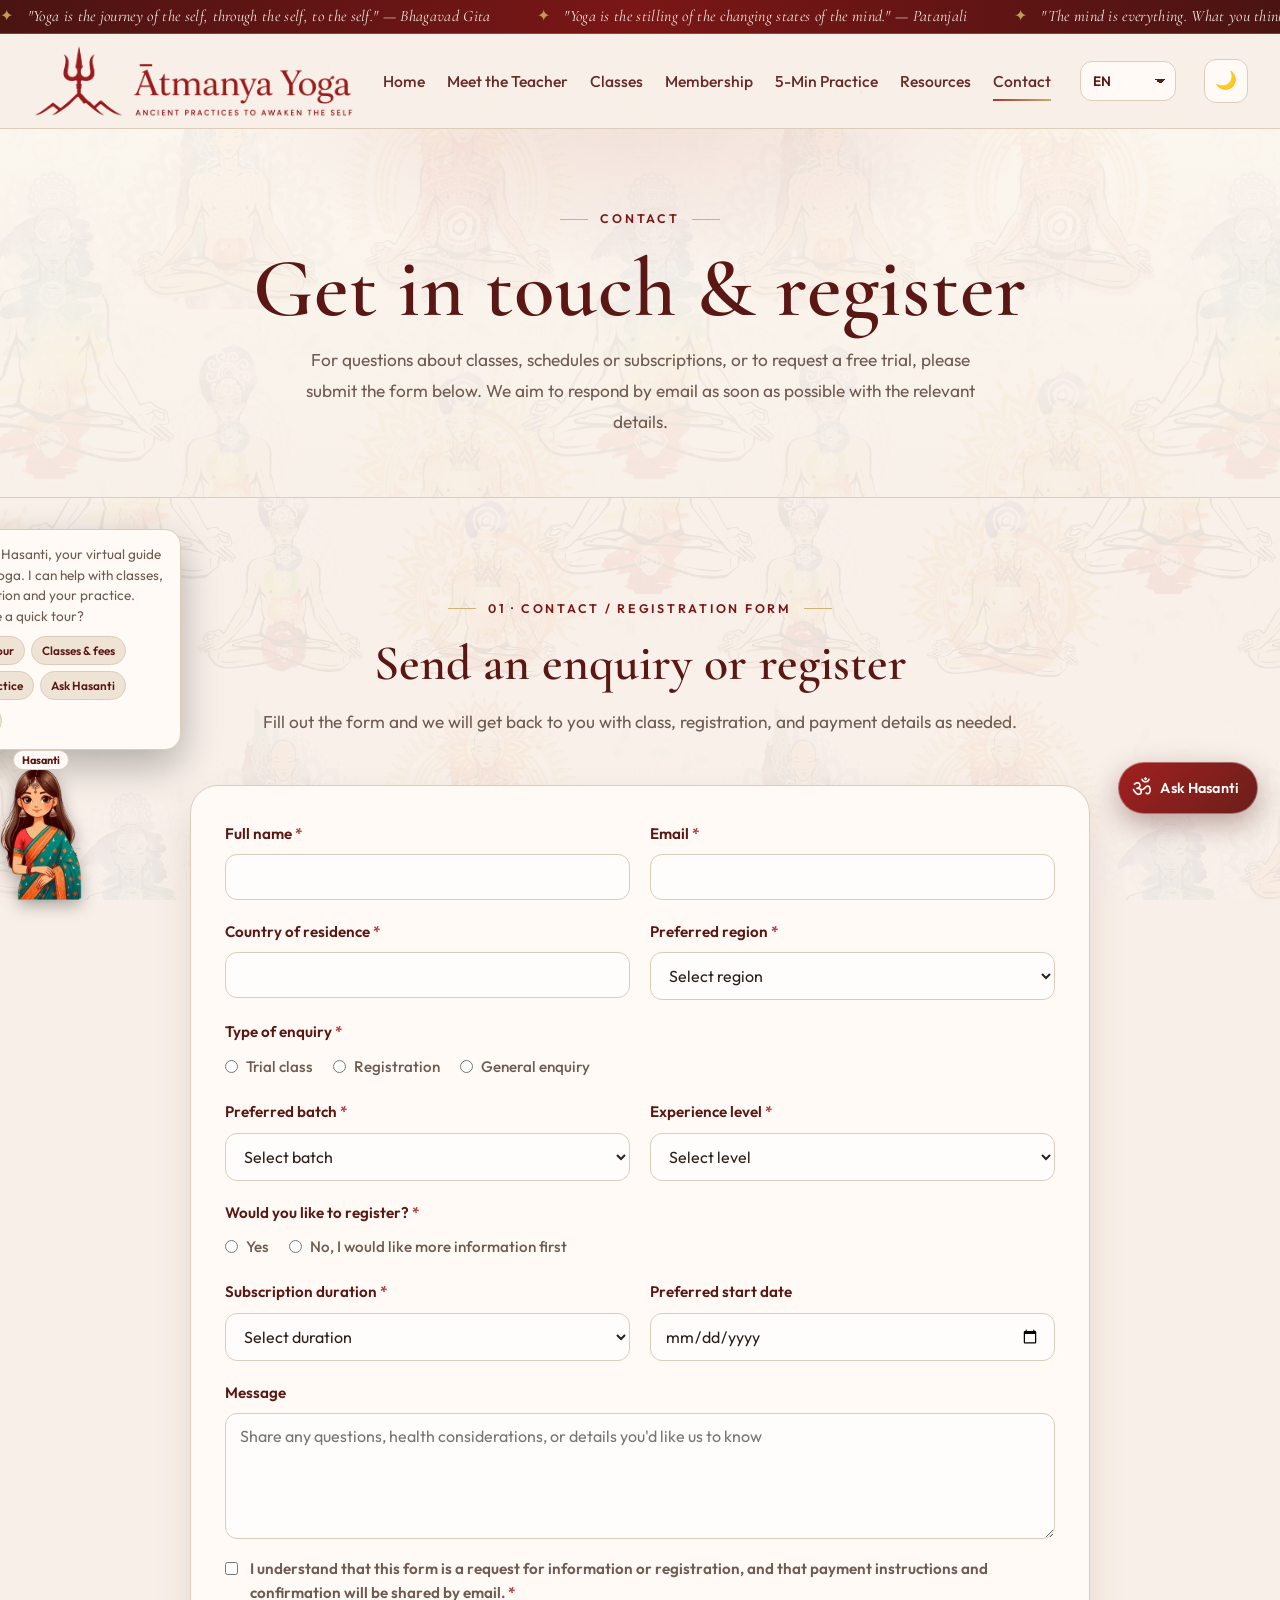
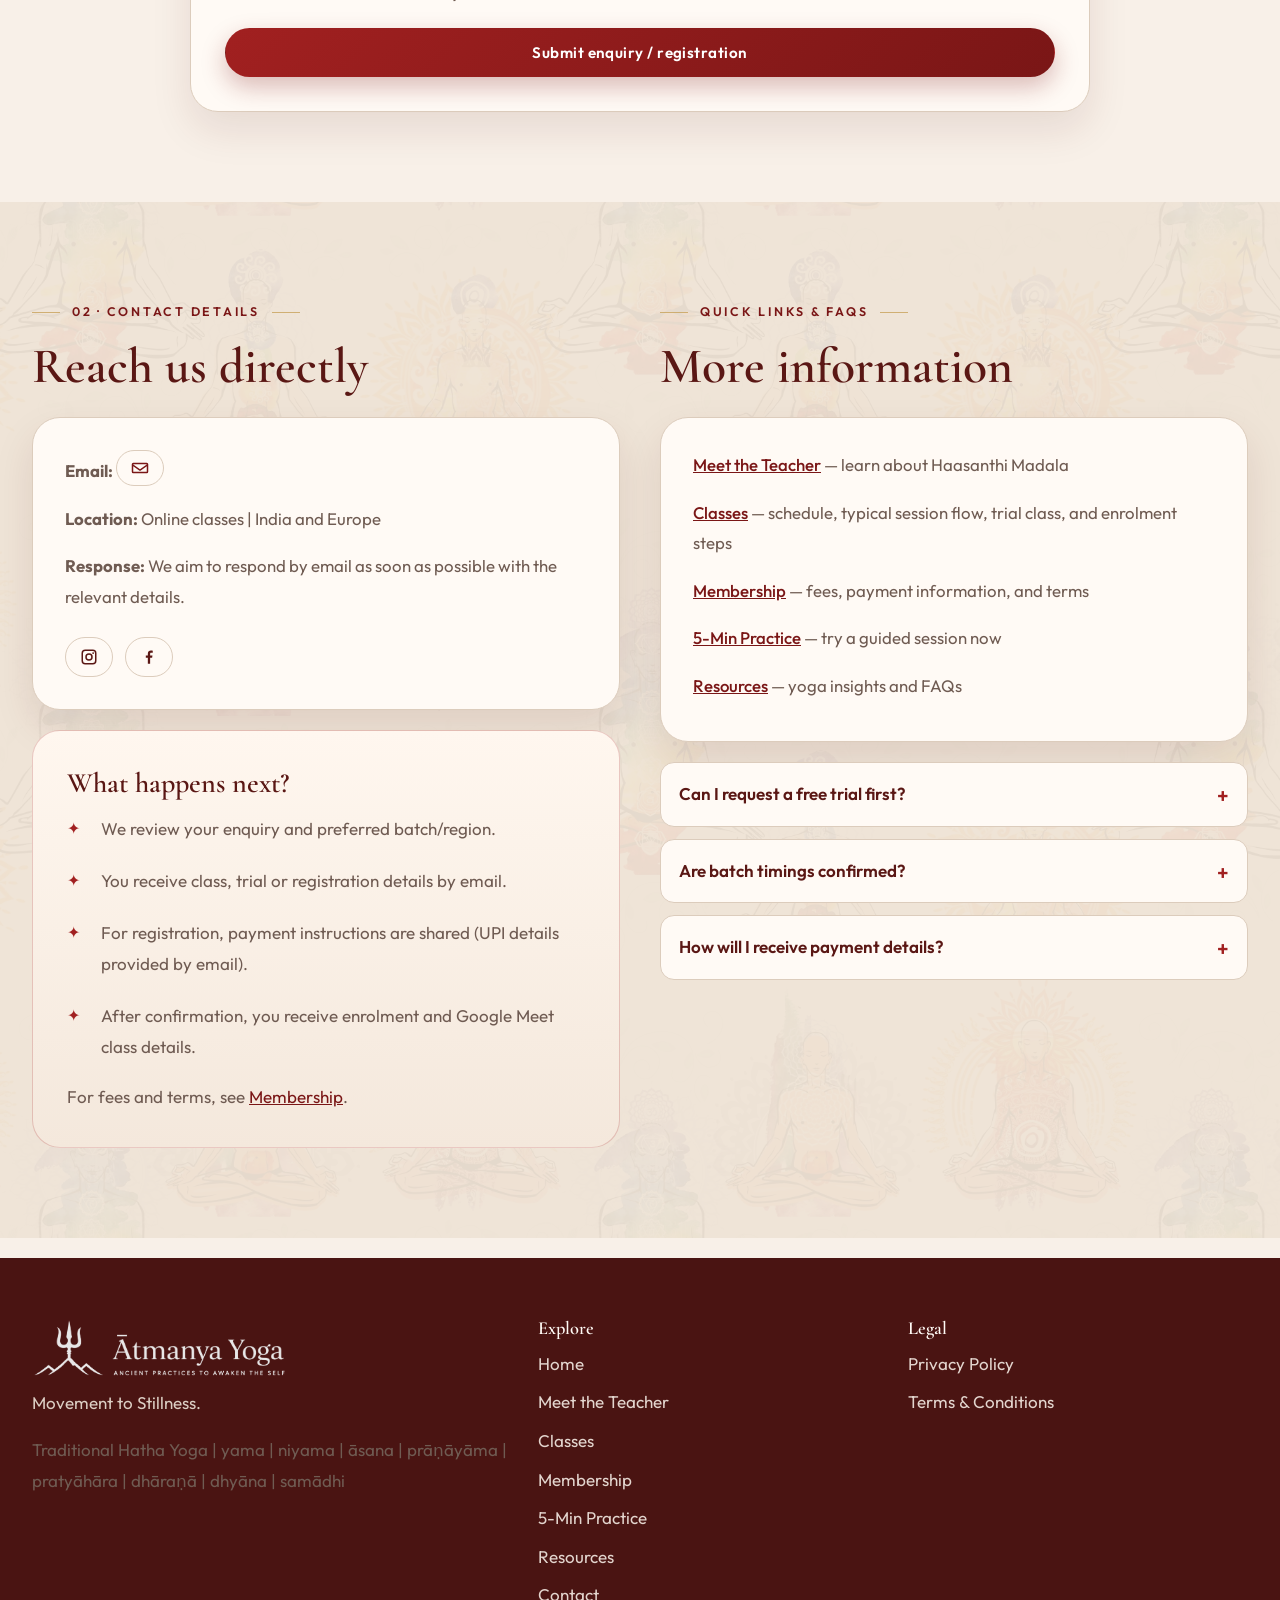
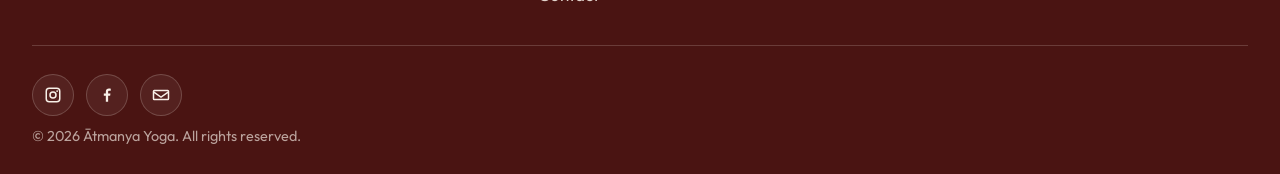
==== contact.html @ 7d4264d1 "Rebrand Om Chat to Ask Hasanti with all features intact" ====
<!DOCTYPE html>
<html lang="en">
<head>
  <meta charset="UTF-8">
  <meta name="viewport" content="width=device-width, initial-scale=1.0">
  <title>Contact &amp; Registration | Ātmanya Yoga</title>
  <meta name="description" content="Contact Ātmanya Yoga for questions, free trial, or registration. Send an enquiry about traditional Hatha Yoga classes, schedules or subscriptions.">
  <link rel="icon" type="image/jpeg" href="assets/brand/atmanya-yoga-logo-2.jpeg">
  <link rel="preconnect" href="https://fonts.googleapis.com">
  <link rel="preconnect" href="https://fonts.gstatic.com" crossorigin>
  <link href="https://fonts.googleapis.com/css2?family=Cormorant+Garamond:ital,wght@0,400;0,500;0,600;0,700;1,400;1,500;1,600&family=Outfit:wght@300;400;500;600;700&display=swap" rel="stylesheet">
  <script>(function(){try{var t=localStorage.getItem("atmanya-theme");var d=t||(window.matchMedia&&window.matchMedia("(prefers-color-scheme: dark)").matches?"dark":"light");document.documentElement.setAttribute("data-theme",d);}catch(e){}})();</script>
  <link rel="stylesheet" href="css/style.css?v=13">
</head>
<body>
<div class="quote-ribbon" aria-label="Yoga quotes">
  <div class="quote-ribbon__track">
    <span><i>&#10022;</i> "Yoga is the journey of the self, through the self, to the self." &mdash; Bhagavad Gita</span>
    <span><i>&#10022;</i> "Yoga is the stilling of the changing states of the mind." &mdash; Patanjali</span>
    <span><i>&#10022;</i> "The mind is everything. What you think, you become." &mdash; Buddha</span>
    <span><i>&#10022;</i> "Peace comes from within. Do not seek it without." &mdash; Buddha</span>
    <span><i>&#10022;</i> "Breathe in calm, breathe out tension."</span>
    <span><i>&#10022;</i> "Practise with patience; the results will follow in time." &mdash; Patanjali</span>
    <span><i>&#10022;</i> "Yoga is the journey of the self, through the self, to the self." &mdash; Bhagavad Gita</span>
    <span><i>&#10022;</i> "Yoga is the stilling of the changing states of the mind." &mdash; Patanjali</span>
    <span><i>&#10022;</i> "The mind is everything. What you think, you become." &mdash; Buddha</span>
    <span><i>&#10022;</i> "Peace comes from within. Do not seek it without." &mdash; Buddha</span>
    <span><i>&#10022;</i> "Breathe in calm, breathe out tension."</span>
    <span><i>&#10022;</i> "Practise with patience; the results will follow in time." &mdash; Patanjali</span>
    <span><i>&#10022;</i> yama <i>&#10022;</i> niyama <i>&#10022;</i> &#257;sana <i>&#10022;</i> pr&#257;&#7751;&#257;y&#257;ma <i>&#10022;</i> praty&#257;h&#257;ra <i>&#10022;</i> dh&#257;ra&#7751;&#257; <i>&#10022;</i> dhy&#257;na <i>&#10022;</i> sam&#257;dhi</span>
    <span><i>&#10022;</i> yama <i>&#10022;</i> niyama <i>&#10022;</i> &#257;sana <i>&#10022;</i> pr&#257;&#7751;&#257;y&#257;ma <i>&#10022;</i> praty&#257;h&#257;ra <i>&#10022;</i> dh&#257;ra&#7751;&#257; <i>&#10022;</i> dhy&#257;na <i>&#10022;</i> sam&#257;dhi</span>
  </div>
</div>
  <header class="site-header">
    <div class="container header-inner">
      <a href="index.html" class="brand" aria-label="Home"><img src="assets/brand/atmanya-yoga-logo-clear.png" alt="Atmanya Yoga" class="brand-logo"></a>
      <nav class="main-nav" id="mainNav">
        <a href="index.html">Home</a>
        <a href="teacher.html">Meet the Teacher</a>
        <a href="courses.html">Classes</a>
        <a href="membership.html">Membership</a>
        <a href="virtual-session.html">5-Min Practice</a>
        <a href="resources.html">Resources</a>
        <a href="contact.html" class="active">Contact</a>
      </nav>
      <div class="lang-switch"><label class="sr-only" for="langSelect">Language</label><select id="langSelect" class="lang-select" aria-label="Select language"><option value="en">EN</option><option value="hi">&#2361;&#2367;&#2344;&#2381;&#2342;&#2368;</option><option value="fr">Fran&#231;ais</option></select></div>
        <div class="header-actions">
        <button class="theme-toggle" id="themeToggle" type="button" aria-label="Switch to dark mode" title="Switch to dark mode">🌙</button>
        <button class="nav-toggle" id="navToggle" aria-label="Toggle navigation" aria-expanded="false">
          <span></span><span></span><span></span>
        </button>
      </div>
    </div>
  </header>

  <main>
    <section class="page-hero">
      <div class="container">
        <span class="eyebrow">Contact</span>
        <h1>Get in touch &amp; register</h1>
        <p>For questions about classes, schedules or subscriptions, or to request a free trial, please submit the form below. We aim to respond by email as soon as possible with the relevant details.</p>
      </div>
    </section>

    <section class="section">
      <div class="container">
        <div class="section-head">
          <span class="eyebrow">01 · Contact / Registration Form</span>
          <h2>Send an enquiry or register</h2>
          <p>Fill out the form and we will get back to you with class, registration, and payment details as needed.</p>
        </div>

        <form id="enquiryForm" class="form-card" novalidate>
          <div class="form-grid">
            <div class="field">
              <label for="fullName">Full name <span class="required">*</span></label>
              <input type="text" id="fullName" name="fullName" required>
            </div>
            <div class="field">
              <label for="email">Email <span class="required">*</span></label>
              <input type="email" id="email" name="email" required>
            </div>
            <div class="field">
              <label for="country">Country of residence <span class="required">*</span></label>
              <input type="text" id="country" name="country" required>
            </div>
            <div class="field">
              <label for="region">Preferred region <span class="required">*</span></label>
              <select id="region" name="region" required>
                <option value="">Select region</option>
                <option>India</option>
                <option>Europe</option>
              </select>
            </div>
            <div class="field field--full">
              <span style="font-weight: 600; color: var(--heading); font-size: 0.95rem;">Type of enquiry <span class="required">*</span></span>
              <div class="radio-row">
                <label class="radio-pill"><input type="radio" name="enquiryType" value="Trial class" required> Trial class</label>
                <label class="radio-pill"><input type="radio" name="enquiryType" value="Registration"> Registration</label>
                <label class="radio-pill"><input type="radio" name="enquiryType" value="General enquiry"> General enquiry</label>
              </div>
            </div>
            <div class="field">
              <label for="batch">Preferred batch <span class="required">*</span></label>
              <select id="batch" name="batch" required>
                <option value="">Select batch</option>
                <option>Beginner</option>
                <option>Intermediate</option>
              </select>
            </div>
            <div class="field">
              <label for="experience">Experience level <span class="required">*</span></label>
              <select id="experience" name="experience" required>
                <option value="">Select level</option>
                <option>Beginner</option>
                <option>Intermediate</option>
              </select>
            </div>
            <div class="field field--full">
              <span style="font-weight: 600; color: var(--heading); font-size: 0.95rem;">Would you like to register? <span class="required">*</span></span>
              <div class="radio-row">
                <label class="radio-pill"><input type="radio" name="register" value="Yes" required> Yes</label>
                <label class="radio-pill"><input type="radio" name="register" value="No"> No, I would like more information first</label>
              </div>
            </div>
            <div class="field">
              <label for="subscription">Subscription duration <span class="required">*</span></label>
              <select id="subscription" name="subscription" required>
                <option value="">Select duration</option>
                <option>Monthly</option>
                <option>Quarterly</option>
                <option>Half-yearly</option>
                <option>Annual</option>
              </select>
            </div>
            <div class="field">
              <label for="startDate">Preferred start date</label>
              <input type="date" id="startDate" name="startDate">
            </div>
            <div class="field field--full">
              <label for="message">Message</label>
              <textarea id="message" name="message" rows="5" placeholder="Share any questions, health considerations, or details you'd like us to know"></textarea>
            </div>
            <div class="field field--full">
              <label class="checkbox-field">
                <input type="checkbox" id="consent" name="consent" required>
                <span>I understand that this form is a request for information or registration, and that payment instructions and confirmation will be shared by email. <span class="required">*</span></span>
              </label>
            </div>
          </div>
          <div style="margin-top: 22px;">
            <button type="submit" class="btn btn--primary btn--block">Submit enquiry / registration</button>
          </div>
          <div id="formConfirm" class="form-confirm" role="status" aria-live="polite">
            Thank you for your enquiry. We will respond with the relevant class, registration and payment details by email.
          </div>
        </form>
      </div>
    </section>

    <section class="section section--alt">
      <div class="container split">
        <div>
          <div class="section-head" style="text-align: left; margin: 0 0 20px;">
            <span class="eyebrow">02 · Contact Details</span>
            <h2>Reach us directly</h2>
          </div>
          <div class="card">
            <ul class="info-list" style="font-size: 1.05rem;">
              <li><strong>Email:</strong> <button type="button" class="social-link email-trigger" data-email-form aria-label="Email"><svg viewBox="0 0 24 24" aria-hidden="true"><path d="M3 5h18a2 2 0 0 1 2 2v10a2 2 0 0 1-2 2H3a2 2 0 0 1-2-2V7a2 2 0 0 1 2-2zm0 2v.4l9 6.2 9-6.2V7H3zm18 10V9.8l-8.4 5.8a1 1 0 0 1-1.2 0L3 9.8V17h18z"/></svg></button></li>
              <li><strong>Location:</strong> Online classes | India and Europe</li>
              <li><strong>Response:</strong> We aim to respond by email as soon as possible with the relevant details.</li>
            </ul>
            <div class="social-links" style="margin-top: 18px;">
              <a class="social-link" href="https://www.instagram.com/atmanya_yoga?srtk=a21jdXFrNmxhMHBm&utm_source=qr" target="_blank" rel="noopener noreferrer" aria-label="Instagram"><svg viewBox="0 0 24 24" aria-hidden="true"><path d="M7 2h10a5 5 0 0 1 5 5v10a5 5 0 0 1-5 5H7a5 5 0 0 1-5-5V7a5 5 0 0 1 5-5zm0 2a3 3 0 0 0-3 3v10a3 3 0 0 0 3 3h10a3 3 0 0 0 3-3V7a3 3 0 0 0-3-3H7zm5 3a5 5 0 1 1 0 10 5 5 0 0 1 0-10zm0 2a3 3 0 1 0 0 6 3 3 0 0 0 0-6zm5.5-3.5a1.2 1.2 0 1 1 0 2.4 1.2 1.2 0 0 1 0-2.4z"/></svg></a>
              <a class="social-link" href="https://www.facebook.com/share/1AS5yruxhL/?mibextid=wwXIfr" target="_blank" rel="noopener noreferrer" aria-label="Facebook"><svg viewBox="0 0 24 24" aria-hidden="true"><path d="M13.5 21v-8h2.7l.4-3.1h-3.1V7.9c0-.9.25-1.5 1.55-1.5H17V3.6c-.3 0-1.3-.13-2.45-.13-2.43 0-4.1 1.48-4.1 4.2v2.23H7.75V13h2.7v8h3.05z"/></svg></a>
            </div>
          </div>
          <div class="card-soft" style="margin-top: 20px;">
            <h3>What happens next?</h3>
            <ul class="check-list" style="margin-top: 12px;">
              <li>We review your enquiry and preferred batch/region.</li>
              <li>You receive class, trial or registration details by email.</li>
              <li>For registration, payment instructions are shared (UPI details provided by email).</li>
              <li>After confirmation, you receive enrolment and Google Meet class details.</li>
            </ul>
            <p style="margin-top: 12px;">For fees and terms, see <a href="membership.html">Membership</a>.</p>
          </div>
        </div>
        <div>
          <div class="section-head" style="text-align: left; margin: 0 0 20px;">
            <span class="eyebrow">Quick Links &amp; FAQs</span>
            <h2>More information</h2>
          </div>
          <div class="card">
            <ul class="info-list" style="font-size: 1.05rem;">
              <li><a href="teacher.html">Meet the Teacher</a> — learn about Haasanthi Madala</li>
              <li><a href="courses.html">Classes</a> — schedule, typical session flow, trial class, and enrolment steps</li>
              <li><a href="membership.html">Membership</a> — fees, payment information, and terms</li>
              <li><a href="virtual-session.html">5-Min Practice</a> — try a guided session now</li>
              <li><a href="resources.html">Resources</a> — yoga insights and FAQs</li>
            </ul>
          </div>
          <div class="faq-list" style="margin-top: 20px;">
            <details class="faq-item"><summary>Can I request a free trial first?</summary><div class="faq-body"><p>Yes. Select “Trial class” in the form above. You may attend one free trial class before enrolling in a membership.</p></div></details>
            <details class="faq-item"><summary>Are batch timings confirmed?</summary><div class="faq-body"><p>Batch timings are currently listed as “To be confirmed”. Submit an enquiry with your region and level to receive current availability.</p></div></details>
            <details class="faq-item"><summary>How will I receive payment details?</summary><div class="faq-body"><p>At present, payment can be made through UPI, and payment details will be shared with you by email after registration. UPI ID and QR code are listed on the <a href="membership.html">Membership</a> page as placeholders ([INSERT UPI ID], [UPLOAD QR CODE]) until provided.</p></div></details>
          </div>
        </div>
      </div>
    </section>
  </main>

  <footer class="site-footer">
    <div class="container">
      <div class="footer-grid">
        <div>
          <div class="footer-brand"><img src="assets/brand/atmanya-yoga-logo-clear.png" alt="Atmanya Yoga" class="brand-logo brand-logo--footer"></div>
          <p style="color: rgba(246,239,227,0.85);">Movement to Stillness.</p>
          <p>Traditional Hatha Yoga | yama | niyama | &#257;sana | pr&#257;&#7751;&#257;y&#257;ma | praty&#257;h&#257;ra | dh&#257;ra&#7751;&#257; | dhy&#257;na | sam&#257;dhi</p>
        </div>
        <div>
          <h4>Explore</h4>
          <ul>
            <li><a href="index.html">Home</a></li>
            <li><a href="teacher.html">Meet the Teacher</a></li>
            <li><a href="courses.html">Classes</a></li>
            <li><a href="membership.html">Membership</a></li>
            <li><a href="virtual-session.html">5-Min Practice</a></li>
            <li><a href="resources.html">Resources</a></li>
            <li><a href="contact.html">Contact</a></li>
          </ul>
        </div>
        <div>
          <h4>Legal</h4>
          <ul>
            <li><a href="privacy-policy.html">Privacy Policy</a></li>
            <li><a href="terms-conditions.html">Terms &amp; Conditions</a></li>
          </ul>
        </div>
      </div>
      <div class="footer-bottom">
        <div class="social-links">
          <a class="social-link" href="https://www.instagram.com/atmanya_yoga?srtk=a21jdXFrNmxhMHBm&utm_source=qr" target="_blank" rel="noopener noreferrer" aria-label="Instagram"><svg viewBox="0 0 24 24" aria-hidden="true"><path d="M7 2h10a5 5 0 0 1 5 5v10a5 5 0 0 1-5 5H7a5 5 0 0 1-5-5V7a5 5 0 0 1 5-5zm0 2a3 3 0 0 0-3 3v10a3 3 0 0 0 3 3h10a3 3 0 0 0 3-3V7a3 3 0 0 0-3-3H7zm5 3a5 5 0 1 1 0 10 5 5 0 0 1 0-10zm0 2a3 3 0 1 0 0 6 3 3 0 0 0 0-6zm5.5-3.5a1.2 1.2 0 1 1 0 2.4 1.2 1.2 0 0 1 0-2.4z"/></svg></a>
          <a class="social-link" href="https://www.facebook.com/share/1AS5yruxhL/?mibextid=wwXIfr" target="_blank" rel="noopener noreferrer" aria-label="Facebook"><svg viewBox="0 0 24 24" aria-hidden="true"><path d="M13.5 21v-8h2.7l.4-3.1h-3.1V7.9c0-.9.25-1.5 1.55-1.5H17V3.6c-.3 0-1.3-.13-2.45-.13-2.43 0-4.1 1.48-4.1 4.2v2.23H7.75V13h2.7v8h3.05z"/></svg></a>
          <button type="button" class="social-link email-trigger" data-email-form aria-label="Email"><svg viewBox="0 0 24 24" aria-hidden="true"><path d="M3 5h18a2 2 0 0 1 2 2v10a2 2 0 0 1-2 2H3a2 2 0 0 1-2-2V7a2 2 0 0 1 2-2zm0 2v.4l9 6.2 9-6.2V7H3zm18 10V9.8l-8.4 5.8a1 1 0 0 1-1.2 0L3 9.8V17h18z"/></svg></button>
        </div>
        <p class="footer-copy">&copy; <span id="year"></span> Ātmanya Yoga. All rights reserved.</p>
      </div>
    </div>
  </footer>
    <script src="js/i18n-data.js?v=8"></script>
  <script src="js/translate.js?v=10"></script>
  <script src="js/assistant.js?v=5"></script>
  <script src="js/email-form.js?v=3"></script>
  <script src="js/chatbot-data.js?v=3"></script>
  <script src="js/chatbot.js?v=4"></script>
  <script src="js/main.js?v=9"></script>
</body>
</html>
---- css/style.css ----
/* ============================================================
   Ātmanya Yoga — Sacred Lotus Design System
   Earthy temple palette, multi-petal lotus motifs, serene typography
   Light & Dark theme support
   ============================================================ */

:root {
  --cream: #f8f0e8;
  --cream-deep: #efe3d6;
  --sand: #e6d6c6;
  --forest: #6b1f1a;
  --forest-deep: #4a1412;
  --saffron: #a12020;
  --saffron-deep: #7a1616;
  --lotus: #b33a3a;
  --lotus-soft: #f6e3e0;
  --gold: #c8a35a;
  --ink: #2b1f1a;
  --muted: #6f5b52;
  --line: #dcccbc;
  --white: #ffffff;

  --bg: var(--cream);
  --bg-alt: var(--cream-deep);
  --surface: #fffaf5;
  --surface-soft: linear-gradient(180deg, #fff7ef, #f4e8dc);
  --surface-elev: rgba(255,250,245,0.78);
  --text: var(--ink);
  --text-muted: var(--muted);
  --heading: #5a1714;
  --link: var(--saffron-deep);
  --border: var(--line);
  --header-bg: rgba(248, 240, 232, 0.94);
  --hero-bg: radial-gradient(900px 500px at 10% 0%, rgba(161, 32, 32, 0.10), transparent 60%),
              radial-gradient(700px 400px at 90% 10%, rgba(200, 163, 90, 0.12), transparent 60%),
              linear-gradient(180deg, #fbf5ed 0%, var(--cream) 100%);
  --page-hero-bg: radial-gradient(700px 300px at 50% -10%, rgba(161,32,32,0.12), transparent 60%),
                  linear-gradient(180deg, #fbf5ed, var(--cream));
  --input-bg: #fffdfb;
  --nav-panel-bg: #fffaf5;
  --toggle-bg: #fffaf5;
  --toggle-fg: #5a1714;
  --pattern-opacity: 0.22;

  --serif: "Cormorant Garamond", Georgia, "Times New Roman", serif;
  --sans: "Outfit", "Segoe UI", Helvetica, Arial, sans-serif;
  --radius: 18px;
  --radius-lg: 28px;
  --shadow: 0 18px 40px rgba(74, 20, 18, 0.10);
}

html[data-theme="dark"] {
  --bg: #1a1413;
  --bg-alt: #231a18;
  --surface: #2a201d;
  --surface-soft: linear-gradient(180deg, #332622, #271e1b);
  --surface-elev: rgba(42, 32, 29, 0.86);
  --text: #f3ece4;
  --text-muted: #d2c3b8;
  --heading: #fff6ef;
  --link: #e3b2a8;
  --border: #4a3732;
  --header-bg: rgba(26, 20, 19, 0.92);
  --hero-bg: radial-gradient(900px 500px at 10% 0%, rgba(161, 32, 32, 0.22), transparent 60%),
              radial-gradient(700px 400px at 90% 10%, rgba(200, 163, 90, 0.12), transparent 60%),
              linear-gradient(180deg, #211816 0%, #1a1413 100%);
  --page-hero-bg: radial-gradient(700px 300px at 50% -10%, rgba(161,32,32,0.20), transparent 60%),
                  linear-gradient(180deg, #211816, #1a1413);
  --input-bg: #211816;
  --nav-panel-bg: #2a201d;
  --toggle-bg: #2a201d;
  --toggle-fg: #fff6ef;
  --pattern-opacity: 0.12;
  --shadow: 0 18px 40px rgba(0, 0, 0, 0.32);
}

*,
*::before,
*::after { box-sizing: border-box; margin: 0; padding: 0; }

html { scroll-behavior: smooth; }
section[id], div[id] { scroll-margin-top: 136px; }

body {
  font-family: var(--sans);
  font-size: 17px;
  line-height: 1.8;
  color: var(--text);
  background: var(--bg);
  padding-top: 34px;
  -webkit-font-smoothing: antialiased;
  text-rendering: optimizeLegibility;
  transition: background-color 0.25s ease, color 0.25s ease;
}

body::before {
  content: "";
  position: fixed;
  inset: 0;
  pointer-events: none;
  background-image: radial-gradient(rgba(161, 32, 32, 0.10) 0.6px, transparent 0.6px);
  background-size: 22px 22px;
  opacity: var(--pattern-opacity);
  z-index: -2;
}

body::after {
  content: "";
  position: fixed;
  inset: 0;
  pointer-events: none;
  z-index: -1;
  background-image: url('../assets/illustrations/yoga-poses-sketch.webp');
  background-repeat: repeat;
  background-position: center;
  background-size: 520px auto;
  opacity: 0.06;
}
html[data-theme="dark"] body::after {
  opacity: 0.05;
  filter: invert(1) brightness(1.1) contrast(0.9);
}

h1, h2, h3, h4 {
  font-family: var(--serif);
  font-weight: 600;
  line-height: 1.15;
  color: var(--heading);
}

h1 { font-size: clamp(2.8rem, 6.5vw, 5.4rem); letter-spacing: 0.01em; line-height: 1.05; }
h2 { font-size: clamp(2rem, 4vw, 3.1rem); line-height: 1.2; margin-bottom: 0.35em; }
h3 { font-size: clamp(1.35rem, 2.2vw, 1.8rem); font-weight: 600; line-height: 1.3; margin-bottom: 0.4em; }
p { margin-bottom: 1em; color: var(--text-muted); }
p:last-child { margin-bottom: 0; }
a { color: var(--link); }
ul, ol { padding-left: 1.4rem; }
li { margin-bottom: 0.45em; color: var(--text-muted); }
img { max-width: 100%; display: block; }

.container { width: min(1380px, 95%); margin: 0 auto; }

.eyebrow {
  font-family: var(--sans);
  font-size: 0.78rem;
  font-weight: 600;
  letter-spacing: 0.22em;
  text-transform: uppercase;
  color: var(--link);
  display: inline-flex;
  align-items: center;
  gap: 12px;
}
.eyebrow::before, .eyebrow::after {
  content: "";
  width: 28px;
  height: 1px;
  background: var(--gold);
  opacity: 0.8;
}
.section-head { text-align: center; max-width: 760px; margin: 0 auto 48px; }
.section-head .eyebrow { justify-content: center; }
.section-head h2 { margin: 14px 0 12px; }
.section-head p { font-size: 1.08rem; margin-left: auto; margin-right: auto; }

.btn {
  display: inline-flex;
  align-items: center;
  justify-content: center;
  gap: 10px;
  padding: 14px 30px;
  border-radius: 999px;
  font-family: var(--sans);
  font-weight: 600;
  font-size: 0.95rem;
  letter-spacing: 0.03em;
  text-decoration: none;
  border: 1.5px solid transparent;
  cursor: pointer;
  transition: all 0.25s ease;
}
.btn--primary {
  background: linear-gradient(135deg, var(--saffron), var(--saffron-deep));
  color: #fff;
  box-shadow: 0 10px 24px rgba(122, 22, 22, 0.28);
}
.btn--primary:hover { transform: translateY(-2px); box-shadow: 0 14px 28px rgba(122, 22, 22, 0.34); }
.btn--outline {
  background: transparent;
  color: var(--heading);
  border-color: var(--border);
}
.btn--outline:hover { background: rgba(161, 32, 32, 0.08); border-color: var(--saffron); }
.btn--light {
  background: #fffaf0;
  color: #4a1412;
  border-color: rgba(255,255,255,0.4);
}
html[data-theme="dark"] .btn--light { background: #f8f0e8; color: #4a1412; }
.btn--block { width: 100%; }


/* Scrolling yoga quotes ribbon */
.quote-ribbon {
  position: fixed;
  top: 0;
  left: 0;
  right: 0;
  z-index: 60;
  display: flex;
  align-items: center;
  height: 34px;
  overflow: hidden;
  background: linear-gradient(90deg, #4a1412 0%, #7a1616 50%, #4a1412 100%);
  border-bottom: 1px solid rgba(200, 163, 90, 0.35);
}
.quote-ribbon__track {
  display: flex;
  align-items: center;
  gap: 46px;
  white-space: nowrap;
  width: max-content;
  animation: quote-ribbon-scroll 70s linear infinite;
  will-change: transform;
}
.quote-ribbon__track span {
  font-family: var(--serif);
  font-size: 1rem;
  font-style: italic;
  letter-spacing: 0.02em;
  color: #f8f0e8;
  opacity: 0.95;
}
.quote-ribbon__track i {
  color: var(--gold);
  font-style: normal;
  margin-right: 10px;
}
.quote-ribbon:hover .quote-ribbon__track { animation-play-state: paused; }
@keyframes quote-ribbon-scroll {
  from { transform: translateX(0); }
  to   { transform: translateX(-50%); }
}
@media (prefers-reduced-motion: reduce) {
  .quote-ribbon__track { animation: none; }
  .quote-ribbon { overflow-x: auto; }
}
@media (max-width: 760px) {
  body { padding-top: 30px; }
  .site-header { top: 30px; }
  .quote-ribbon { height: 30px; }
  .quote-ribbon__track { gap: 28px; }
  .quote-ribbon__track span { font-size: 0.9rem; }
}
/* Header */
.site-header {
  position: sticky;
  top: 34px;
  z-index: 50;
  background: var(--header-bg);
  backdrop-filter: blur(10px);
  border-bottom: 1px solid var(--border);
}
.header-inner {
  display: flex;
  align-items: center;
  justify-content: space-between;
  min-height: 94px;
  gap: 20px;
  padding: 8px 0;
}
.brand {
  display: inline-flex;
  align-items: center;
  text-decoration: none;
  color: var(--heading);
}
.brand svg { width: 46px; height: 46px; flex-shrink: 0; }
.brand-logo {
  display: block;
  height: 76px;
  width: auto;
  max-width: min(370px, 58vw);
  object-fit: contain;
  flex-shrink: 0;
}
html[data-theme="dark"] .site-header .brand-logo { filter: brightness(0) invert(0.94); }
.header-actions { display: flex; align-items: center; gap: 10px; }
.sr-only { position: absolute; width: 1px; height: 1px; padding: 0; margin: -1px; overflow: hidden; clip: rect(0,0,0,0); white-space: nowrap; border: 0; }
.lang-switch { display: inline-flex; align-items: center; }
.lang-select {
  appearance: none;
  font-family: var(--sans);
  font-size: 0.85rem;
  font-weight: 600;
  color: var(--toggle-fg);
  background: var(--toggle-bg);
  border: 1px solid var(--border);
  border-radius: 12px;
  padding: 10px 28px 10px 12px;
  cursor: pointer;
  background-image: linear-gradient(45deg, transparent 50%, currentColor 50%), linear-gradient(135deg, currentColor 50%, transparent 50%);
  background-position: calc(100% - 15px) 50%, calc(100% - 10px) 50%;
  background-size: 5px 5px, 5px 5px;
  background-repeat: no-repeat;
  transition: border-color 0.2s ease;
}
.lang-select:hover { border-color: var(--saffron); }
.lang-select option { color: #2b1f1a; background: #fffaf5; }

.main-nav { display: flex; align-items: center; gap: 28px; }
.main-nav a {
  text-decoration: none;
  color: var(--heading);
  font-weight: 500;
  font-size: 0.98rem;
  position: relative;
  padding: 4px 0;
  opacity: 0.9;
}
.main-nav a::after {
  content: "";
  position: absolute;
  left: 0; bottom: -2px;
  width: 100%; height: 2px;
  background: linear-gradient(90deg, var(--saffron), var(--gold));
  transform: scaleX(0);
  transform-origin: left;
  transition: transform 0.25s ease;
}
.main-nav a:hover::after, .main-nav a.active::after { transform: scaleX(1); }
.nav-toggle, .theme-toggle {
  display: inline-flex;
  width: 44px; height: 44px;
  border-radius: 12px;
  border: 1px solid var(--border);
  background: var(--toggle-bg);
  color: var(--toggle-fg);
  align-items: center; justify-content: center;
  cursor: pointer;
  transition: all 0.2s ease;
}
.nav-toggle { flex-direction: column; gap: 5px; display: none; }
.nav-toggle span { width: 20px; height: 2px; background: var(--toggle-fg); border-radius: 2px; transition: 0.2s; }
.theme-toggle { font-size: 1.1rem; line-height: 1; }
.theme-toggle:hover, .nav-toggle:hover { border-color: var(--saffron); }

/* Hero */
.hero {
  position: relative;
  padding: 90px 0 70px;
  overflow: hidden;
  background: var(--hero-bg);
}
.hero-grid {
  display: grid;
  grid-template-columns: 1fr 1fr;
  gap: 40px;
  align-items: center;
}
.hero-copy { display: flex; flex-direction: column; align-items: flex-start; }
.hero h1 { margin: 16px 0 8px; }
.hero h1 em { font-style: italic; color: var(--saffron-deep); font-weight: 600; }
html[data-theme="dark"] .hero h1 em { color: #e3b2a8; }
.hero-subtitle {
  font-family: var(--serif);
  font-size: clamp(1.45rem, 2.5vw, 1.85rem);
  line-height: 1.3;
  color: var(--heading);
  font-style: italic;
  margin-bottom: 14px;
  opacity: 0.92;
}
.hero-lead { font-size: 1.08rem; max-width: 640px; margin-bottom: 0.9em; }
.hero-actions { display: flex; flex-wrap: wrap; gap: 14px; margin-top: 30px; align-items: center; }
.hero-visual { position: relative; min-height: 520px; display: flex; align-items: center; justify-content: center; }
.hero-mandala {
  position: absolute;
  width: 420px; height: 420px;
  border-radius: 50%;
  background: radial-gradient(circle, rgba(161,32,32,0.10), transparent 70%);
  border: 1px solid rgba(161,32,32,0.22);
}
.hero-mandala::before, .hero-mandala::after {
  content: "";
  position: absolute; inset: 30px; border-radius: 50%;
  border: 1px dashed rgba(161,32,32,0.30);
}
.hero-mandala::after { inset: 70px; border-style: solid; border-color: rgba(161,32,32,0.16); }
.hero-lotus-card {
  position: relative;
  background: var(--surface-elev);
  backdrop-filter: blur(4px);
  border: 1px solid var(--border);
  border-radius: 28px;
  padding: 20px;
  text-align: center;
  box-shadow: var(--shadow);
  max-width: 520px;
  width: 100%;
}
.hero-photo {
  width: 100%;
  height: 420px;
  object-fit: cover;
  border-radius: 18px;
  display: block;
}
.hero-photo-caption {
  margin-top: 12px;
  font-family: var(--serif);
  font-size: 1.2rem;
  color: var(--heading);
}
.hero-lotus-card svg { width: 160px; height: 160px; margin: 0 auto 10px; }
.hero-lotus-card p { font-family: var(--serif); font-size: 1.35rem; color: var(--heading); margin: 0; }
.hero-lotus-card span { font-size: 0.85rem; color: var(--text-muted); letter-spacing: 0.12em; text-transform: uppercase; }

.mantra-strip {
  background: #4a1412;
  color: #f8f0e8;
  padding: 16px 0;
  overflow: hidden;
  border-top: 1px solid rgba(248,240,232,0.18);
  border-bottom: 1px solid rgba(248,240,232,0.18);
}
html[data-theme="dark"] .mantra-strip { background: #2a1715; }
.mantra-track {
  display: flex;
  align-items: center;
  justify-content: space-between;
  flex-wrap: wrap;
  width: min(1380px, 96%);
  margin: 0 auto;
  padding: 0 10px;
  column-gap: 8px;
  row-gap: 2px;
  white-space: normal;
  font-family: var(--serif);
  font-size: 1.15rem;
  letter-spacing: 0.04em;
  line-height: 1.7;
}
.mantra-track span { white-space: nowrap; }
.mantra-track i.mantra-sep {
  flex: 1 1 40px;
  min-width: 34px;
  display: inline-flex;
  align-items: center;
  justify-content: center;
  color: var(--gold);
  font-style: normal;
}
.mantra-track i.mantra-sep::before,
.mantra-track i.mantra-sep::after {
  content: "";
  height: 1px;
  flex: 1 1 auto;
  background: linear-gradient(90deg, transparent, rgba(200,163,90,0.55), transparent);
}
.mantra-track i.mantra-sep::before { margin-right: 10px; }
.mantra-track i.mantra-sep::after { margin-left: 10px; }

/* Sections */
.section { padding: 90px 0; }
.section--alt { background: var(--bg-alt); position: relative; overflow: hidden; }
.section--alt::after {
  content: "";
  position: absolute; inset: 0;
  background: url('../assets/illustrations/yoga-poses-sketch.webp') repeat center / 560px auto;
  opacity: 0.045; pointer-events: none;
}
html[data-theme="dark"] .section--alt::after { opacity: 0.04; filter: invert(1) brightness(1.1) contrast(0.9); }
.section--alt > * { position: relative; z-index: 1; }
.section--dark {
  background: linear-gradient(135deg, #4a1412, #6b1f1a);
  color: #f8f0e8;
}
html[data-theme="dark"] .section--dark { background: linear-gradient(135deg, #2a1715, #3a1d1a); }
.section--dark h2, .section--dark h3 { color: #fffaf5; }
.section--dark p, .section--dark li { color: rgba(248,240,232,0.86); }

.split { display: grid; grid-template-columns: 1fr 1fr; gap: 40px; align-items: start; }
.card {
  background: var(--surface);
  border: 1px solid var(--border);
  border-radius: var(--radius-lg);
  padding: 32px;
  box-shadow: var(--shadow);
}
.card > :first-child, .card-soft > :first-child { margin-top: 0; }
.card > :last-child, .card-soft > :last-child { margin-bottom: 0; }
.card-soft {
  background: var(--surface-soft);
  border: 1px solid rgba(161,32,32,0.22);
  border-radius: var(--radius-lg);
  padding: 34px;
}
.quote-mark { font-family: var(--serif); font-size: 4rem; line-height: 0.6; color: var(--gold); margin-bottom: 10px; }
blockquote { font-family: var(--serif); font-size: 1.55rem; color: var(--heading); line-height: 1.4; }
cite { display: block; margin-top: 14px; font-style: normal; color: var(--link); font-weight: 600; font-family: var(--sans); font-size: 0.95rem; }

.practice-grid { display: grid; grid-template-columns: repeat(4, 1fr); gap: 22px; }
.practice-card {
  background: var(--surface);
  border: 1px solid var(--border);
  border-radius: var(--radius);
  padding: 26px 22px;
  position: relative;
  overflow: hidden;
}
.practice-card::before {
  content: ""; position: absolute; top: 0; left: 0; right: 0; height: 4px;
  background: linear-gradient(90deg, var(--saffron), var(--gold));
}
.practice-icon {
  width: 54px; height: 54px; border-radius: 16px;
  background: linear-gradient(135deg, rgba(161,32,32,0.12), rgba(200,163,90,0.12));
  display: flex; align-items: center; justify-content: center;
  color: var(--heading);
  font-family: var(--serif); font-size: 1.6rem; font-weight: 700; margin-bottom: 14px;
}
.practice-card h3 { font-size: 1.3rem; margin-bottom: 8px; }
.practice-card p { font-size: 0.98rem; margin: 0; }

.teacher-wrap { max-width: 1200px; margin: 0 auto; }
.teacher-grid {
  display: grid;
  grid-template-columns: 0.95fr 1.05fr;
  gap: 40px;
  align-items: center;
}
.teacher-photo {
  width: 100%;
  height: 100%;
  min-height: 520px;
  object-fit: cover;
  border-radius: var(--radius-lg);
  border: 1px solid var(--border);
  box-shadow: var(--shadow);
}
.teacher-content { text-align: left; }
.teacher-content .eyebrow { margin-bottom: 8px; }
.teacher-seal {
  width: 120px; height: 120px; margin: 0 0 18px; border-radius: 50%;
  background: radial-gradient(circle at 30% 30%, #c76b6b, var(--saffron-deep));
  color: #fffaf5; display: flex; align-items: center; justify-content: center;
  font-family: var(--serif); font-size: 3rem; font-weight: 700;
  box-shadow: 0 12px 30px rgba(122,22,22,0.28);
  border: 3px solid rgba(255,250,245,0.7);
}
.teacher-credentials {
  margin-top: 18px; display: inline-block; padding: 10px 18px; border-radius: 999px;
  background: rgba(161,32,32,0.10); color: var(--link); font-weight: 600; font-size: 0.92rem;
}

.cta-box {
  text-align: center; max-width: 780px; margin: 0 auto; padding: 50px 34px;
  border-radius: 32px; background: rgba(255,255,255,0.06); border: 1px solid rgba(161,32,32,0.22);
}
.cta-box p { font-size: 1.1rem; }

/* Page hero */
.page-hero {
  padding: 70px 0 60px; text-align: center; background: var(--page-hero-bg);
  border-bottom: 1px solid var(--border);
  position: relative; overflow: hidden;
}
.page-hero::after {
  content: "";
  position: absolute; inset: 0;
  background: url('../assets/illustrations/yoga-poses-sketch.webp') repeat center / 600px auto;
  opacity: 0.05; pointer-events: none;
}
html[data-theme="dark"] .page-hero::after { opacity: 0.045; filter: invert(1) brightness(1.1) contrast(0.9); }
.page-hero > .container { position: relative; z-index: 1; }
.page-hero .eyebrow { justify-content: center; }
.page-hero h1 { margin-top: 14px; }
.page-hero p { max-width: 700px; margin: 12px auto 0; font-size: 1.08rem; }

/* Lists, tables, schedules, steps */
.check-list { list-style: none; padding: 0; display: grid; gap: 14px; }
.check-list li { position: relative; padding-left: 34px; color: var(--text-muted); }
.check-list li::before { content: "✦"; position: absolute; left: 0; top: 0; color: var(--saffron); font-size: 1rem; }

.schedule-grid { display: grid; grid-template-columns: repeat(2, 1fr); gap: 22px; }
.schedule-card { background: var(--surface); border: 1px solid var(--border); border-radius: var(--radius); padding: 26px; }
.schedule-card h3 { margin-bottom: 14px; color: var(--heading); }
.schedule-row { display: grid; grid-template-columns: 150px 1fr; gap: 12px; padding: 10px 0; border-bottom: 1px dashed var(--border); align-items: baseline; }
.schedule-row:last-child { border-bottom: none; }
.schedule-row dt { font-weight: 600; color: var(--heading); }
.schedule-row dd { margin: 0; color: var(--text-muted); }

.table-wrap { overflow-x: auto; background: var(--surface); border: 1px solid var(--border); border-radius: var(--radius); }
table { width: 100%; border-collapse: collapse; }
th, td { padding: 14px 18px; text-align: left; border-bottom: 1px solid var(--border); vertical-align: middle; color: var(--text-muted); }
th { background: rgba(161,32,32,0.08); color: var(--heading); font-weight: 600; font-family: var(--sans); font-size: 0.95rem; letter-spacing: 0.02em; }
tr:last-child td { border-bottom: none; }
.amount { font-weight: 700; color: var(--heading); }

.steps { list-style: none; padding: 0; counter-reset: step; display: grid; gap: 14px; }
.steps li {
  counter-increment: step; background: var(--surface); border: 1px solid var(--border); border-radius: 14px;
  padding: 16px 18px 16px 60px; position: relative; color: var(--text-muted); line-height: 1.6; min-height: 58px;
  display: flex; align-items: center;
}
.steps li::before {
  content: counter(step); position: absolute; left: 16px; top: 14px; width: 30px; height: 30px; border-radius: 50%;
  background: linear-gradient(135deg, var(--saffron), var(--saffron-deep)); color: #fff; font-weight: 700; font-family: var(--sans);
  display: flex; align-items: center; justify-content: center; font-size: 0.9rem;
}

/* Forms */
.form-card {
  background: var(--surface); border: 1px solid var(--border); border-radius: var(--radius-lg);
  padding: 34px; box-shadow: var(--shadow); max-width: 900px; margin: 0 auto;
}
.form-grid { display: grid; grid-template-columns: 1fr 1fr; gap: 18px 20px; }
.field { display: flex; flex-direction: column; gap: 7px; }
.field--full { grid-column: 1 / -1; }
label { font-weight: 600; color: var(--heading); font-size: 0.95rem; }
.required { color: var(--lotus); }
input, select, textarea {
  font-family: var(--sans); font-size: 1rem; padding: 12px 14px; border-radius: 12px;
  border: 1.5px solid var(--border); background: var(--input-bg); color: var(--text);
}
input:focus, select:focus, textarea:focus { outline: none; border-color: var(--saffron); box-shadow: 0 0 0 3px rgba(161,32,32,0.15); }
.radio-row { display: flex; flex-wrap: wrap; gap: 14px 20px; align-items: center; }
.radio-pill { display: inline-flex; align-items: center; gap: 8px; font-weight: 500; color: var(--text-muted); cursor: pointer; }
.radio-pill input { margin: 0; }
.checkbox-field { display: flex; gap: 12px; align-items: flex-start; color: var(--text-muted); font-size: 0.95rem; line-height: 1.6; }
.checkbox-field input { margin-top: 5px; flex-shrink: 0; }
.form-confirm {
  display: none; margin-top: 18px; padding: 16px 18px; border-radius: 14px;
  background: rgba(161,32,32,0.08); color: var(--heading); border: 1px solid rgba(161,32,32,0.22); font-weight: 500;
}
.form-confirm.show { display: block; }

.info-list { list-style: none; padding: 0; display: grid; gap: 10px; }
.info-list li { color: var(--text-muted); }
.info-list a { color: var(--link); font-weight: 500; }

/* Gallery */
.gallery-grid {
  display: grid;
  grid-template-columns: repeat(12, 1fr);
  gap: 18px;
}
.gallery-item {
  border-radius: 18px;
  overflow: hidden;
  border: 1px solid var(--border);
  box-shadow: var(--shadow);
  background: var(--surface);
}
.gallery-item img {
  width: 100%;
  height: 100%;
  min-height: 220px;
  object-fit: cover;
  display: block;
  transition: transform 0.4s ease;
}
.gallery-item:hover img { transform: scale(1.03); }
.gallery-item.span-6 { grid-column: span 6; }
.gallery-item.span-4 { grid-column: span 4; }
.gallery-item.span-3 { grid-column: span 3; }
.gallery-item.tall img { min-height: 460px; }

.social-links { display: flex; flex-wrap: wrap; gap: 12px; margin-top: 10px; }
.social-link {
  display: inline-flex; align-items: center; gap: 8px;
  padding: 10px 14px; border-radius: 999px;
  border: 1px solid var(--border); text-decoration: none;
  color: var(--heading); background: var(--surface); font-weight: 500;
}
.social-link:hover { border-color: var(--saffron); color: var(--link); }
.site-footer .social-link { background: rgba(255,255,255,0.06); color: #f8f0e8; border-color: rgba(246,239,227,0.2); }
.site-footer .social-link:hover { color: #fff; border-color: rgba(248,240,232,0.45); }
.social-link svg { width: 18px; height: 18px; fill: currentColor; display: block; }
.site-footer .social-link { width: 42px; height: 42px; padding: 0; justify-content: center; font-family: inherit; appearance: none; cursor: pointer; }
.social-link.email-trigger::before { content: none; }

/* Footer */
.site-footer {
  background: #4a1412; color: rgba(246,239,227,0.8); padding: 60px 0 24px; margin-top: 20px;
}
html[data-theme="dark"] .site-footer { background: #2a1715; }
.footer-grid { display: grid; grid-template-columns: 1.4fr 1fr 1fr; gap: 30px; margin-bottom: 26px; }
.footer-brand { display: flex; align-items: center; margin-bottom: 10px; }
.footer-brand span { font-family: var(--serif); font-size: 1.7rem; color: #fffaf5; font-weight: 700; }
.footer-brand svg { width: 42px; height: 42px; }
.brand-logo--footer {
  display: block;
  height: 60px;
  width: auto;
  max-width: 300px;
  object-fit: contain;
  filter: brightness(0) invert(0.92);
}
.site-footer h4 { color: #fffaf5; font-size: 1.15rem; margin-bottom: 10px; }
.site-footer ul { list-style: none; padding: 0; }
.site-footer li { margin-bottom: 8px; }
.site-footer a { color: rgba(248,240,232,0.88); text-decoration: none; }
.site-footer a:hover { color: #fff; }
.footer-bottom { border-top: 1px solid rgba(248,240,232,0.18); padding-top: 18px; display: grid; gap: 8px; font-size: 0.95rem; }
.footer-bottom p { margin: 0; }
.footer-copy { margin-top: 6px; color: rgba(248,240,232,0.65); font-size: 0.9rem; }

.reveal { opacity: 0; transform: translateY(18px); transition: opacity 0.6s ease, transform 0.6s ease; }
.reveal.visible { opacity: 1; transform: none; }

/* Virtual session */
.session-layout { display: grid; grid-template-columns: 1.1fr 0.9fr; gap: 30px; align-items: start; }
.session-player { text-align: center; padding: 34px; }
.session-visual { position: relative; width: 220px; height: 220px; margin: 0 auto 18px; display: flex; align-items: center; justify-content: center; }
.session-breath-ring { position: absolute; inset: 0; border-radius: 50%; border: 2px solid rgba(161,32,32,0.30); background: radial-gradient(circle, rgba(161,32,32,0.12), transparent 70%); transform: scale(0.9); transition: transform 4s ease-in-out, box-shadow 4s ease-in-out; }
.session-breath-ring.inhale { transform: scale(1.08); box-shadow: 0 0 0 18px rgba(161,32,32,0.08); }
.session-breath-ring.exhale { transform: scale(0.86); box-shadow: 0 0 0 0 rgba(161,32,32,0.0); }
.session-breath-ring.hold { transform: scale(1.08); }
.session-orb { position: relative; width: 120px; height: 120px; border-radius: 50%; background: var(--surface-elev); border: 1px solid var(--border); display: flex; align-items: center; justify-content: center; box-shadow: var(--shadow); }
.session-orb-logo { width: 90px; height: 90px; object-fit: contain; display: block; }
.session-status { margin-bottom: 10px; }
.session-phase-label { font-size: 0.78rem; letter-spacing: 0.18em; text-transform: uppercase; color: var(--link); font-weight: 600; margin-bottom: 4px; }
.session-status h2 { font-size: clamp(1.8rem, 3vw, 2.4rem); margin-bottom: 6px; }
.session-cue { min-height: 3.2em; max-width: 560px; margin: 0 auto; }
.session-timer-wrap { margin: 18px auto 8px; max-width: 520px; }
.session-timer { font-family: var(--serif); font-size: 3rem; color: var(--heading); line-height: 1; margin-bottom: 10px; }
.session-progress { height: 10px; background: var(--bg-alt); border: 1px solid var(--border); border-radius: 999px; overflow: hidden; }
.session-progress span { display: block; height: 100%; width: 0%; background: linear-gradient(90deg, var(--saffron), var(--gold)); border-radius: 999px; transition: width 0.3s linear; }
.session-time-note { font-size: 0.92rem; margin-top: 8px; }
.session-controls { display: flex; flex-wrap: wrap; gap: 12px; justify-content: center; margin-top: 18px; }
.session-controls .btn { min-width: 150px; }
.session-toggles { display: flex; flex-wrap: wrap; gap: 16px 22px; justify-content: center; margin-top: 16px; }
.session-toggle { display: inline-flex; align-items: center; gap: 8px; color: var(--text-muted); font-weight: 500; cursor: pointer; }
.session-toggle input { margin: 0; }
.session-note { font-size: 0.9rem; margin-top: 14px; color: var(--text-muted); }
.session-side .card, .session-side .card-soft { width: 100%; }

/* Additional components */
.divider-lotus { display: flex; align-items: center; justify-content: center; gap: 14px; margin: 10px auto 0; color: var(--gold); opacity: 0.9; }
.divider-lotus::before, .divider-lotus::after { content: ""; height: 1px; width: 80px; background: linear-gradient(90deg, transparent, var(--gold), transparent); }
.benefit-grid { display: grid; grid-template-columns: repeat(3, 1fr); gap: 22px; }
.benefit-card { background: var(--surface); border: 1px solid var(--border); border-radius: var(--radius); padding: 24px; box-shadow: var(--shadow); }
.benefit-card h3 { font-size: 1.25rem; margin-bottom: 8px; }
.benefit-card p { margin: 0; font-size: 0.98rem; }
.timeline { list-style: none; padding: 0; margin: 0; display: grid; gap: 14px; }
.timeline li { display: grid; grid-template-columns: 130px 1fr; gap: 16px; background: var(--surface); border: 1px solid var(--border); border-radius: 14px; padding: 14px 18px; align-items: start; }
.timeline-time { font-weight: 700; color: var(--heading); font-family: var(--sans); }
.timeline li p { margin: 0; }
.faq-list { display: grid; gap: 12px; max-width: 900px; margin: 0 auto; }
.faq-item { background: var(--surface); border: 1px solid var(--border); border-radius: 14px; overflow: hidden; }
.faq-item summary { cursor: pointer; list-style: none; padding: 16px 18px; font-weight: 600; color: var(--heading); position: relative; padding-right: 44px; }
.faq-item summary::-webkit-details-marker { display: none; }
.faq-item summary::after { content: "+"; position: absolute; right: 18px; top: 14px; color: var(--saffron); font-size: 1.3rem; font-weight: 600; }
.faq-item[open] summary::after { content: "–"; }
.faq-item .faq-body { padding: 0 18px 16px; color: var(--text-muted); }
.faq-item .faq-body p { margin: 0; }
.testimonial-grid { display: grid; grid-template-columns: repeat(3, 1fr); gap: 22px; }
.testimonial-card { background: var(--surface); border: 1px solid var(--border); border-radius: var(--radius); padding: 24px; box-shadow: var(--shadow); position: relative; }
.testimonial-card::before { content: "“"; position: absolute; top: 8px; right: 16px; font-family: var(--serif); font-size: 4rem; color: rgba(161,32,32,0.18); line-height: 1; }
.testimonial-card p { margin: 0 0 12px; font-size: 1rem; }
.testimonial-meta { font-weight: 600; color: var(--heading); font-size: 0.95rem; }
.testimonial-note { text-align: center; margin-top: 16px; font-size: 0.95rem; }
.resource-grid { display: grid; grid-template-columns: repeat(3, 1fr); gap: 22px; }
.resource-card { background: var(--surface); border: 1px solid var(--border); border-radius: var(--radius); padding: 24px; box-shadow: var(--shadow); display: flex; flex-direction: column; gap: 8px; }
.resource-card .tag { font-size: 0.75rem; letter-spacing: 0.16em; text-transform: uppercase; color: var(--link); font-weight: 600; }
.resource-card h3 { margin: 0; font-size: 1.3rem; }
.resource-card p { margin: 0; font-size: 0.98rem; }
.resource-card--wide { grid-column: 1 / -1; }
.limbs-grid { list-style: none; padding: 0; margin: 18px 0; display: grid; grid-template-columns: repeat(4, minmax(0, 1fr)); gap: 14px; }
.limbs-grid li { margin: 0; background: var(--surface); border: 1px solid var(--border); border-left: 3px solid var(--saffron); border-radius: 12px; padding: 14px 16px; font-size: 0.93rem; line-height: 1.55; color: var(--text-muted); }
.limbs-grid li strong { font-family: var(--serif); font-size: 1.12rem; color: var(--heading); }
.callout { background: rgba(161,32,32,0.08); border: 1px solid rgba(161,32,32,0.22); border-radius: 16px; padding: 18px 20px; color: var(--text-muted); }
.callout strong { color: var(--heading); }
.mini-grid { display: grid; grid-template-columns: repeat(2, 1fr); gap: 18px; }
.membership-fees-grid { display: grid; grid-template-columns: repeat(2, minmax(0, 1fr)); gap: 24px; align-items: start; max-width: 1100px; margin: 0 auto; }
.membership-fees-card h3 { text-align: center; margin-bottom: 14px; }
.membership-fees-card .table-wrap { margin: 0; }
.session-mode-grid { display: grid; grid-template-columns: repeat(3, 1fr); gap: 12px; margin: 8px 0 16px; }
.mode-btn { border: 1.5px solid var(--border); background: var(--surface); color: var(--heading); border-radius: 14px; padding: 12px 10px; font-family: var(--sans); font-weight: 600; cursor: pointer; transition: all 0.2s ease; }
.mode-btn:hover { border-color: var(--saffron); }
.mode-btn.active { background: linear-gradient(135deg, rgba(161,32,32,0.12), rgba(200,163,90,0.12)); border-color: var(--saffron); color: var(--heading); box-shadow: 0 6px 16px rgba(122,22,22,0.14); }
.mode-desc { font-size: 0.95rem; margin-bottom: 10px; text-align: center; }
.main-nav { gap: 22px; }

@media (max-width: 980px) {
  .hero-grid, .split, .schedule-grid, .teacher-grid, .session-layout, .benefit-grid, .testimonial-grid, .resource-grid, .membership-fees-grid { grid-template-columns: 1fr; }
  .practice-grid, .mini-grid, .session-mode-grid { grid-template-columns: repeat(2, 1fr); }
  .limbs-grid { grid-template-columns: repeat(2, minmax(0, 1fr)); }
  .hero-visual { min-height: 320px; }
  .hero-photo { height: 360px; }
  .teacher-photo { min-height: 420px; }
  .footer-grid { grid-template-columns: 1fr 1fr; }
  .gallery-item.span-6, .gallery-item.span-4, .gallery-item.span-3 { grid-column: span 6; }
  .gallery-item.tall img { min-height: 320px; }
}
@media (max-width: 760px) {
  .main-nav {
    position: absolute; top: 94px; right: 4%; left: 4%;
    background: var(--nav-panel-bg); border: 1px solid var(--border); border-radius: 16px;
    padding: 16px; flex-direction: column; align-items: stretch; gap: 10px;
    box-shadow: var(--shadow); display: none;
  }
  .main-nav.open { display: flex; }
  .nav-toggle { display: inline-flex; }
  .header-inner { position: relative; }
  .header-actions { margin-left: auto; }
  .form-grid, .practice-grid, .benefit-grid, .testimonial-grid, .resource-grid, .mini-grid, .session-mode-grid { grid-template-columns: 1fr; }
  .limbs-grid { grid-template-columns: 1fr; }
  .timeline li { grid-template-columns: 1fr; gap: 4px; }
  .footer-grid { grid-template-columns: 1fr; }
  .gallery-item.span-6, .gallery-item.span-4, .gallery-item.span-3 { grid-column: span 12; }
  .gallery-item img, .gallery-item.tall img { min-height: 240px; }
  .hero-photo { height: 300px; }
  .teacher-photo { min-height: 360px; }
  .session-layout { grid-template-columns: 1fr; }
  .session-controls .btn { min-width: 0; flex: 1; }
  .hero { padding-top: 60px; }
  .hero-copy { align-items: flex-start; }
  .mantra-track { font-size: 1rem; column-gap: 6px; row-gap: 4px; padding: 0 8px; justify-content: center; }
  .mantra-track i.mantra-sep { min-width: 16px; flex-basis: 16px; }
  .mantra-track i.mantra-sep::before { margin-right: 5px; }
  .mantra-track i.mantra-sep::after { margin-left: 5px; }
  .section { padding: 70px 0; }
  .schedule-row { grid-template-columns: 1fr; gap: 2px; }
  .steps li { align-items: flex-start; padding-top: 18px; }
}
/* FAQ chatbot */
.chatbot { position: fixed; right: 22px; bottom: 86px; z-index: 9000; display: flex; flex-direction: column; align-items: flex-end; gap: 12px; font-family: var(--sans); }
.chat-toggle { display: inline-flex; align-items: center; gap: 9px; height: 52px; padding: 0 18px 0 13px; border-radius: 999px; border: 1px solid rgba(255,250,245,.35); background: linear-gradient(135deg, #a12020, #6b1f1a); color: #fffaf5; cursor: pointer; box-shadow: 0 10px 28px rgba(74,20,18,.35); transition: transform .2s ease; }
.chat-toggle-icon { font-size: 1.45rem; line-height: 1; }
.chat-toggle-label { font-family: var(--sans); font-size: .9rem; font-weight: 600; letter-spacing: .01em; white-space: nowrap; }
.chat-toggle:hover { transform: translateY(-2px); }
.chat-panel { width: 370px; max-width: calc(100vw - 30px); max-height: 70vh; display: flex; flex-direction: column; background: var(--surface); border: 1px solid var(--border); border-radius: 18px; box-shadow: 0 20px 50px rgba(0,0,0,.28); overflow: hidden; }
.chat-panel[hidden], .chatbot [hidden] { display: none !important; }
.chat-header { display: flex; align-items: center; gap: 10px; padding: 14px 16px; background: linear-gradient(135deg, #4a1412, #7a1616); color: #f8f0e8; }
.chat-avatar { width: 34px; height: 34px; border-radius: 50%; display: grid; place-items: center; background: rgba(255,255,255,.12); font-family: var(--serif); font-size: 1.2rem; flex-shrink: 0; }
.chat-heading { display: flex; flex-direction: column; line-height: 1.2; flex: 1; }
.chat-title { font-family: var(--serif); font-size: 1.1rem; }
.chat-subtitle { font-size: .72rem; opacity: .82; }
.chat-close { width: 30px; height: 30px; border-radius: 8px; border: 1px solid rgba(255,255,255,.25); background: transparent; color: #f8f0e8; cursor: pointer; }
.chat-close:hover { background: rgba(255,255,255,.12); }
.chat-messages { flex: 1; overflow-y: auto; padding: 16px; display: flex; flex-direction: column; gap: 10px; background: var(--bg); }
.chat-row { display: flex; }
.chat-row--user { justify-content: flex-end; }
.chat-bubble { max-width: 85%; padding: 10px 13px; border-radius: 14px; font-size: .9rem; line-height: 1.5; }
.chat-bubble--bot { background: var(--surface); border: 1px solid var(--border); border-bottom-left-radius: 4px; color: var(--text); }
.chat-bubble--user { background: #a12020; color: #fffaf5; border-bottom-right-radius: 4px; }
.chat-quick { padding: 8px 12px; display: flex; flex-wrap: wrap; gap: 6px; border-top: 1px solid var(--border); background: var(--surface); }
.chat-quick-label { width: 100%; font-size: .72rem; color: var(--text-muted); }
.chat-quick-btn { font-size: .75rem; padding: 6px 10px; border-radius: 999px; border: 1px solid var(--border); background: var(--bg); color: var(--text); cursor: pointer; }
.chat-quick-btn:hover { border-color: var(--saffron); color: var(--link); }
.chat-hint { margin: 0; padding: 0 12px 4px; font-size: .68rem; color: var(--text-muted); background: var(--surface); }
.chat-form { display: flex; gap: 8px; padding: 10px 12px 14px; background: var(--surface); }
.chat-input { flex: 1; min-width: 0; font-size: .9rem; padding: 10px 12px; }
.chat-form .chat-send { padding: 10px 14px; font-size: .85rem; white-space: nowrap; }
@media (max-width: 760px) { .chatbot { right: 12px; bottom: 74px; } .chat-panel { width: calc(100vw - 24px); max-height: 65vh; } }

/* Email Us enquiry modal */
.email-trigger { display: inline-flex; align-items: center; gap: 7px; padding: 8px 14px; border-radius: 999px; border: 1px solid var(--border); background: var(--surface); color: var(--link); font-family: var(--sans); font-weight: 600; font-size: .9rem; text-decoration: none; cursor: pointer; }
.email-trigger::before { content: "✉"; font-size: 1rem; }
.email-trigger:hover { border-color: var(--saffron); color: var(--saffron-deep); }
.email-modal { position: fixed; inset: 0; z-index: 9500; display: flex; align-items: center; justify-content: center; padding: 20px; }
.email-modal[hidden] { display: none !important; }
.email-modal__backdrop { position: absolute; inset: 0; background: rgba(18,18,16,.62); backdrop-filter: blur(4px); }
.email-modal__card { position: relative; width: min(440px, 100%); max-height: 90vh; overflow-y: auto; background: var(--surface); border: 1px solid var(--border); border-radius: 20px; padding: 26px; box-shadow: 0 22px 60px rgba(0,0,0,.32); }
.email-modal__close { position: absolute; right: 14px; top: 14px; width: 32px; height: 32px; border-radius: 8px; border: 1px solid var(--border); background: transparent; color: var(--text); cursor: pointer; }
.email-modal__close:hover { border-color: var(--saffron); }
.email-modal__card h2 { font-family: var(--serif); font-size: 1.6rem; color: var(--heading); margin: 0 0 6px; }
.email-modal__note { font-size: .85rem; line-height: 1.5; color: var(--text-muted); margin: 0 0 18px; }
.email-modal__form { display: flex; flex-direction: column; gap: 14px; }
.email-modal__form label { display: flex; flex-direction: column; gap: 6px; font-size: .85rem; color: var(--heading); }
.email-modal__form input, .email-modal__form textarea { width: 100%; font-family: var(--sans); font-size: .95rem; padding: 11px 13px; border-radius: 12px; border: 1.5px solid var(--border); background: var(--input-bg); color: var(--text); }
.email-modal__form textarea { resize: vertical; }
.email-modal__form button { margin-top: 4px; }

/* Hasanti virtual guide */
.hasanti { position: fixed; left: 0; bottom: 0; z-index: 8800; display: flex; flex-direction: column; align-items: center; animation: hasanti-walk 30s ease-in-out infinite; }
.hasanti:hover { animation-play-state: paused; }
@keyframes hasanti-walk { 0%, 100% { transform: translateX(18px); } 50% { transform: translateX(calc(100vw - 300px)); } }
@keyframes hasanti-walk-mobile { 0%, 100% { transform: translateX(12px); } 50% { transform: translateX(calc(100vw - 180px)); } }
.hasanti-avatar { position: relative; width: 82px; height: 132px; padding: 0; border: 0; background: transparent; cursor: pointer; animation: hasanti-bob 1.1s ease-in-out infinite; }
.hw-image { display: block; height: 132px; width: auto; filter: drop-shadow(0 6px 8px rgba(0,0,0,.3)); }
.hw-shadow { position: absolute; bottom: 2px; left: 50%; transform: translateX(-50%); width: 54px; height: 9px; border-radius: 50%; background: rgba(0,0,0,.22); filter: blur(3px); animation: hasanti-shadow 1.1s ease-in-out infinite; }
.hasanti-name { position: absolute; z-index: 5; top: -18px; left: 50%; transform: translateX(-50%); font-family: var(--sans); font-size: .68rem; font-weight: 700; color: var(--heading); background: var(--surface); border: 1px solid var(--border); border-radius: 999px; padding: 2px 8px; white-space: nowrap; }
@keyframes hasanti-bob { 0%, 100% { transform: translateY(0) rotate(-1deg); } 50% { transform: translateY(-5px) rotate(1deg); } }
@keyframes hasanti-shadow { 0%, 100% { transform: translateX(-50%) scaleX(1); opacity: .22; } 50% { transform: translateX(-50%) scaleX(.8); opacity: .14; } }
.hasanti-bubble { position: absolute; bottom: 150px; left: 50%; transform: translateX(-50%); width: 280px; max-height: 62vh; overflow-y: auto; background: var(--surface); color: var(--text); border: 1px solid var(--border); border-radius: 16px; padding: 14px; box-shadow: 0 16px 40px rgba(0,0,0,.28); }
.hasanti-bubble[hidden] { display: none; }
.hasanti-bubble-text { margin: 0 0 10px; font-size: .85rem; line-height: 1.5; }
.hasanti-actions { display: flex; flex-wrap: wrap; gap: 6px; }
.hasanti-btn { border: 1px solid var(--border); background: var(--bg-alt); color: var(--heading); border-radius: 999px; padding: 6px 10px; font-size: .74rem; font-family: var(--sans); font-weight: 600; cursor: pointer; }
.hasanti-btn:hover { border-color: var(--saffron); color: var(--link); }
.hasanti-highlight { outline: 3px solid rgba(200,163,90,.85) !important; outline-offset: 4px; border-radius: 12px; }
@media (max-width: 760px) { .hasanti { animation-name: hasanti-walk-mobile; } .hasanti-avatar { transform: scale(.86); transform-origin: bottom center; } .hasanti-bubble { width: min(270px, calc(100vw - 30px)); } }
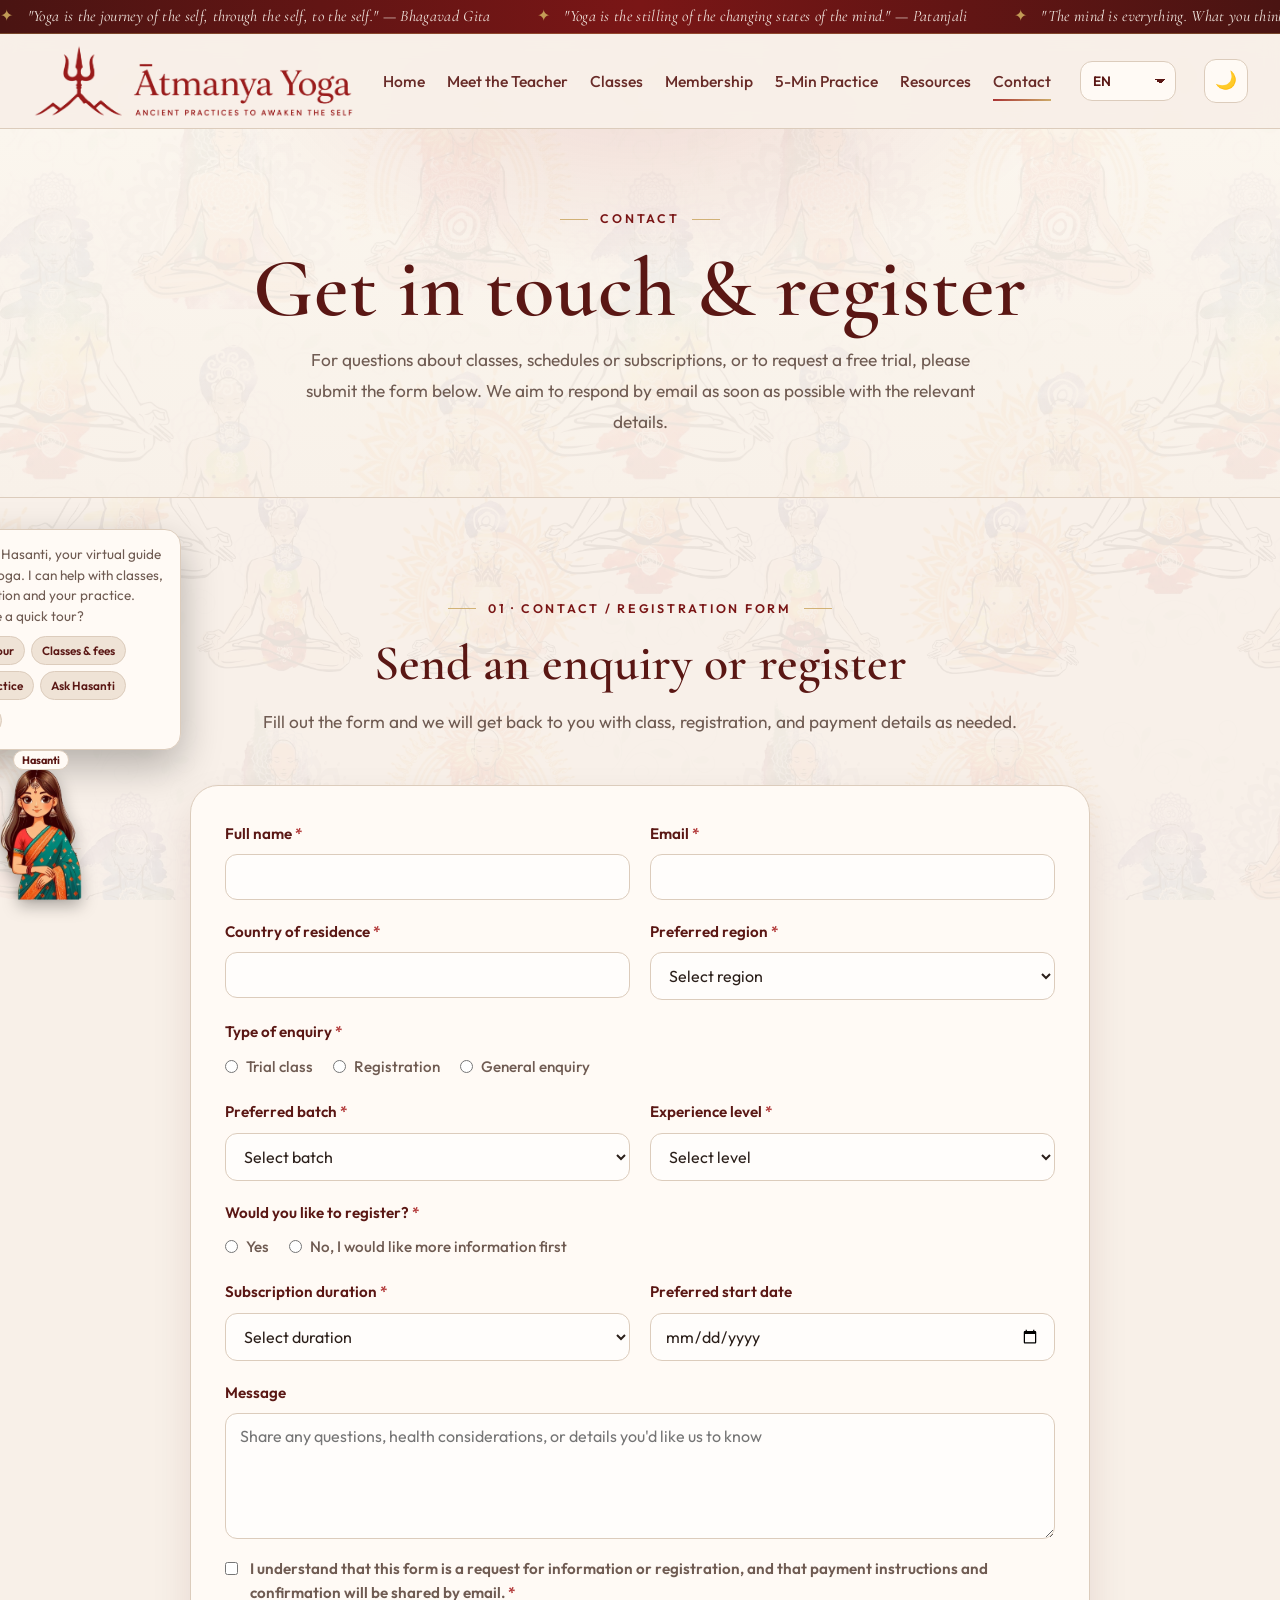
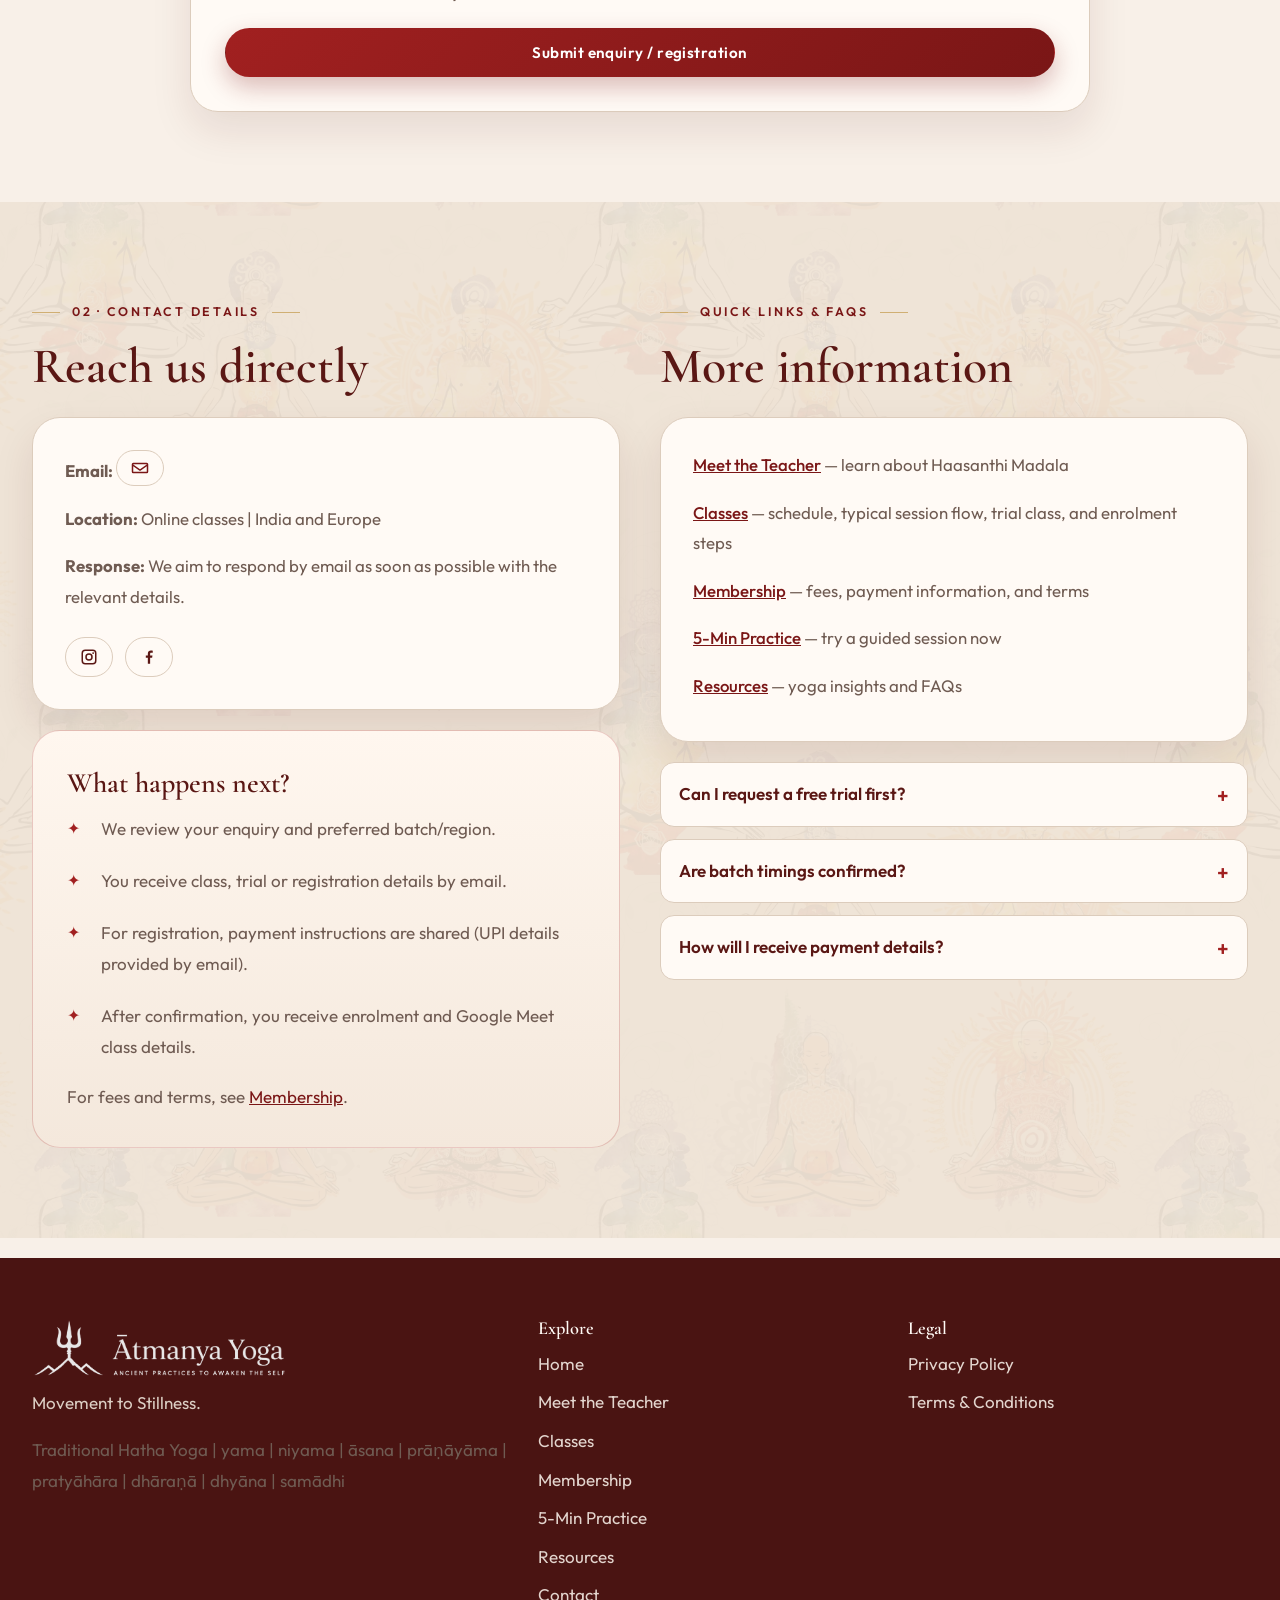
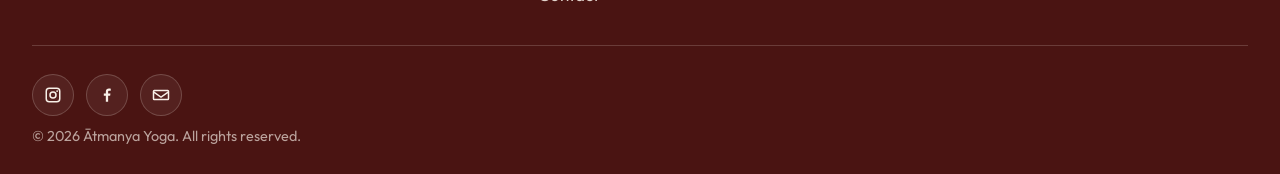
==== commit eef3b010: "Move all chat Q&A into Hasanti and remove separate chatbot" ====
--- a/contact.html
+++ b/contact.html
@@ -10,7 +10,7 @@
   <link rel="preconnect" href="https://fonts.gstatic.com" crossorigin>
   <link href="https://fonts.googleapis.com/css2?family=Cormorant+Garamond:ital,wght@0,400;0,500;0,600;0,700;1,400;1,500;1,600&family=Outfit:wght@300;400;500;600;700&display=swap" rel="stylesheet">
   <script>(function(){try{var t=localStorage.getItem("atmanya-theme");var d=t||(window.matchMedia&&window.matchMedia("(prefers-color-scheme: dark)").matches?"dark":"light");document.documentElement.setAttribute("data-theme",d);}catch(e){}})();</script>
-  <link rel="stylesheet" href="css/style.css?v=13">
+  <link rel="stylesheet" href="css/style.css?v=14">
 </head>
 <body>
 <div class="quote-ribbon" aria-label="Yoga quotes">
@@ -249,12 +249,10 @@
       </div>
     </div>
   </footer>
-    <script src="js/i18n-data.js?v=8"></script>
+    <script src="js/i18n-data.js?v=9"></script>
   <script src="js/translate.js?v=10"></script>
-  <script src="js/assistant.js?v=5"></script>
+  <script src="js/assistant.js?v=7"></script>
   <script src="js/email-form.js?v=3"></script>
-  <script src="js/chatbot-data.js?v=3"></script>
-  <script src="js/chatbot.js?v=4"></script>
   <script src="js/main.js?v=9"></script>
 </body>
 </html>
--- a/css/style.css
+++ b/css/style.css
@@ -826,36 +826,6 @@
   .schedule-row { grid-template-columns: 1fr; gap: 2px; }
   .steps li { align-items: flex-start; padding-top: 18px; }
 }
-/* FAQ chatbot */
-.chatbot { position: fixed; right: 22px; bottom: 86px; z-index: 9000; display: flex; flex-direction: column; align-items: flex-end; gap: 12px; font-family: var(--sans); }
-.chat-toggle { display: inline-flex; align-items: center; gap: 9px; height: 52px; padding: 0 18px 0 13px; border-radius: 999px; border: 1px solid rgba(255,250,245,.35); background: linear-gradient(135deg, #a12020, #6b1f1a); color: #fffaf5; cursor: pointer; box-shadow: 0 10px 28px rgba(74,20,18,.35); transition: transform .2s ease; }
-.chat-toggle-icon { font-size: 1.45rem; line-height: 1; }
-.chat-toggle-label { font-family: var(--sans); font-size: .9rem; font-weight: 600; letter-spacing: .01em; white-space: nowrap; }
-.chat-toggle:hover { transform: translateY(-2px); }
-.chat-panel { width: 370px; max-width: calc(100vw - 30px); max-height: 70vh; display: flex; flex-direction: column; background: var(--surface); border: 1px solid var(--border); border-radius: 18px; box-shadow: 0 20px 50px rgba(0,0,0,.28); overflow: hidden; }
-.chat-panel[hidden], .chatbot [hidden] { display: none !important; }
-.chat-header { display: flex; align-items: center; gap: 10px; padding: 14px 16px; background: linear-gradient(135deg, #4a1412, #7a1616); color: #f8f0e8; }
-.chat-avatar { width: 34px; height: 34px; border-radius: 50%; display: grid; place-items: center; background: rgba(255,255,255,.12); font-family: var(--serif); font-size: 1.2rem; flex-shrink: 0; }
-.chat-heading { display: flex; flex-direction: column; line-height: 1.2; flex: 1; }
-.chat-title { font-family: var(--serif); font-size: 1.1rem; }
-.chat-subtitle { font-size: .72rem; opacity: .82; }
-.chat-close { width: 30px; height: 30px; border-radius: 8px; border: 1px solid rgba(255,255,255,.25); background: transparent; color: #f8f0e8; cursor: pointer; }
-.chat-close:hover { background: rgba(255,255,255,.12); }
-.chat-messages { flex: 1; overflow-y: auto; padding: 16px; display: flex; flex-direction: column; gap: 10px; background: var(--bg); }
-.chat-row { display: flex; }
-.chat-row--user { justify-content: flex-end; }
-.chat-bubble { max-width: 85%; padding: 10px 13px; border-radius: 14px; font-size: .9rem; line-height: 1.5; }
-.chat-bubble--bot { background: var(--surface); border: 1px solid var(--border); border-bottom-left-radius: 4px; color: var(--text); }
-.chat-bubble--user { background: #a12020; color: #fffaf5; border-bottom-right-radius: 4px; }
-.chat-quick { padding: 8px 12px; display: flex; flex-wrap: wrap; gap: 6px; border-top: 1px solid var(--border); background: var(--surface); }
-.chat-quick-label { width: 100%; font-size: .72rem; color: var(--text-muted); }
-.chat-quick-btn { font-size: .75rem; padding: 6px 10px; border-radius: 999px; border: 1px solid var(--border); background: var(--bg); color: var(--text); cursor: pointer; }
-.chat-quick-btn:hover { border-color: var(--saffron); color: var(--link); }
-.chat-hint { margin: 0; padding: 0 12px 4px; font-size: .68rem; color: var(--text-muted); background: var(--surface); }
-.chat-form { display: flex; gap: 8px; padding: 10px 12px 14px; background: var(--surface); }
-.chat-input { flex: 1; min-width: 0; font-size: .9rem; padding: 10px 12px; }
-.chat-form .chat-send { padding: 10px 14px; font-size: .85rem; white-space: nowrap; }
-@media (max-width: 760px) { .chatbot { right: 12px; bottom: 74px; } .chat-panel { width: calc(100vw - 24px); max-height: 65vh; } }
 
 /* Email Us enquiry modal */
 .email-trigger { display: inline-flex; align-items: center; gap: 7px; padding: 8px 14px; border-radius: 999px; border: 1px solid var(--border); background: var(--surface); color: var(--link); font-family: var(--sans); font-weight: 600; font-size: .9rem; text-decoration: none; cursor: pointer; }
@@ -894,3 +864,17 @@
 .hasanti-btn:hover { border-color: var(--saffron); color: var(--link); }
 .hasanti-highlight { outline: 3px solid rgba(200,163,90,.85) !important; outline-offset: 4px; border-radius: 12px; }
 @media (max-width: 760px) { .hasanti { animation-name: hasanti-walk-mobile; } .hasanti-avatar { transform: scale(.86); transform-origin: bottom center; } .hasanti-bubble { width: min(270px, calc(100vw - 30px)); } }
+
+/* Hasanti inline chat */
+.hasanti-chat { margin-top: 10px; }
+.hasanti-chat[hidden] { display: none; }
+.hc-log { max-height: 180px; overflow-y: auto; display: flex; flex-direction: column; gap: 8px; padding: 8px; background: var(--bg); border: 1px solid var(--border); border-radius: 10px; }
+.hc-msg { max-width: 90%; padding: 8px 10px; border-radius: 10px; font-size: .8rem; line-height: 1.45; }
+.hc-msg--bot { align-self: flex-start; background: var(--surface); border: 1px solid var(--border); color: var(--text); }
+.hc-msg--user { align-self: flex-end; background: #a12020; color: #fffaf5; }
+.hc-quick-wrap { display: flex; flex-wrap: wrap; gap: 5px; margin: 8px 0; }
+.hc-quick { font-size: .7rem; padding: 5px 8px; border-radius: 999px; border: 1px solid var(--border); background: var(--surface); color: var(--text); cursor: pointer; }
+.hc-quick:hover { border-color: var(--saffron); }
+.hc-form { display: flex; gap: 6px; }
+.hc-input { flex: 1; min-width: 0; font-size: .8rem; padding: 8px 10px; border-radius: 10px; border: 1px solid var(--border); background: var(--input-bg); color: var(--text); }
+.hc-send { width: 38px; border-radius: 10px; border: 1px solid var(--border); background: linear-gradient(135deg, #a12020, #6b1f1a); color: #fffaf5; cursor: pointer; }
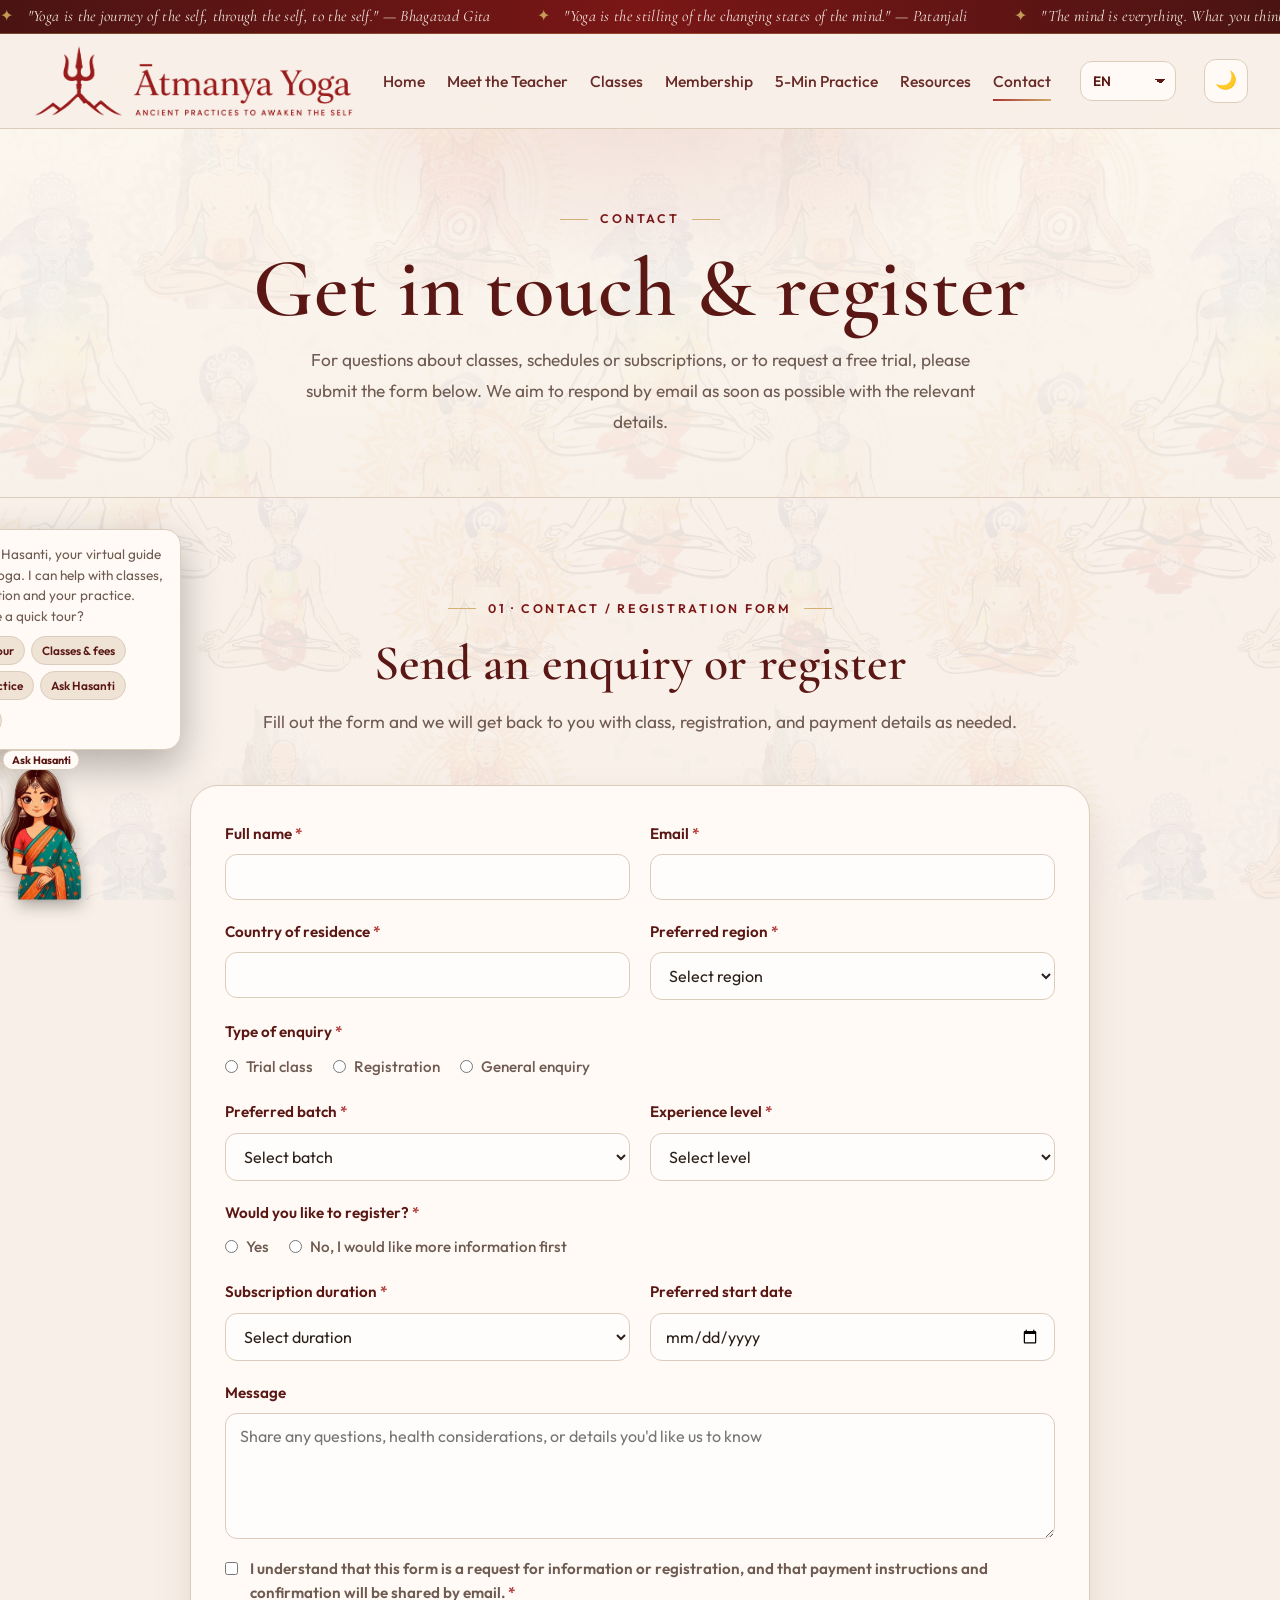
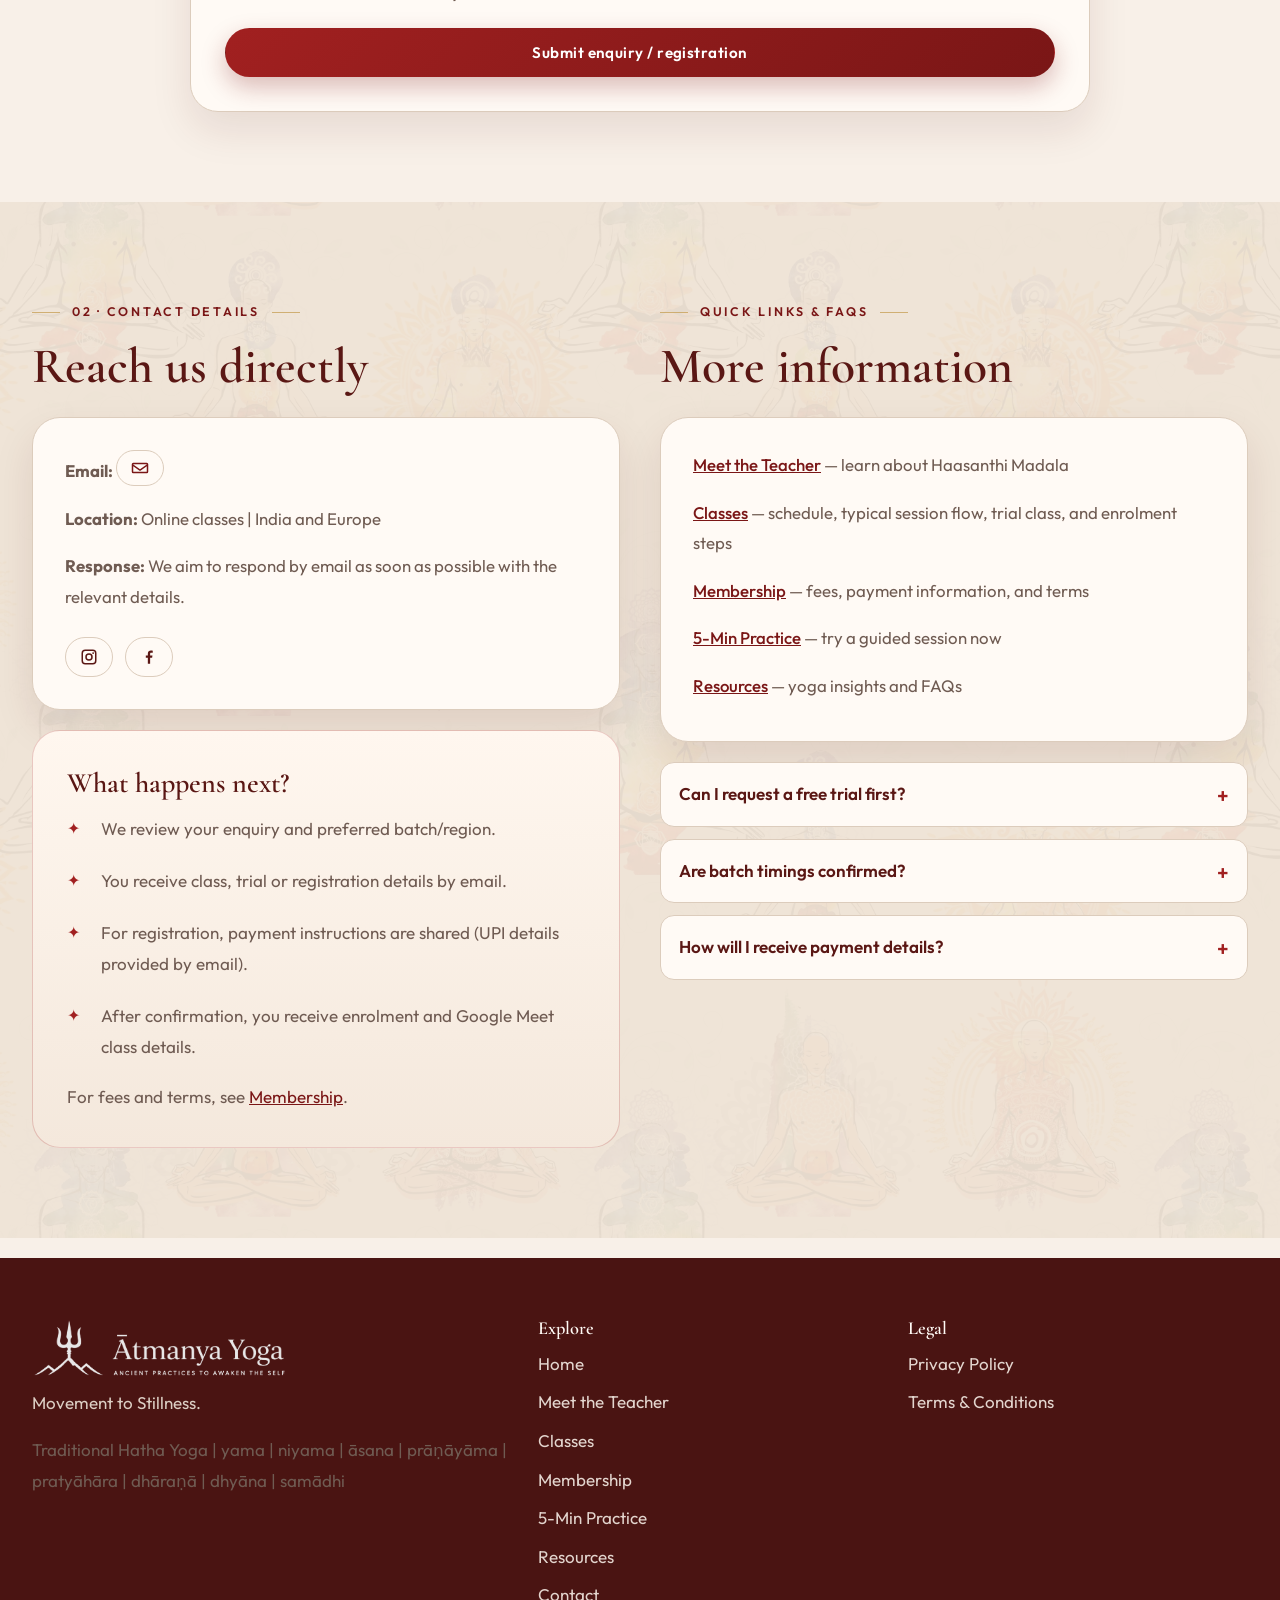
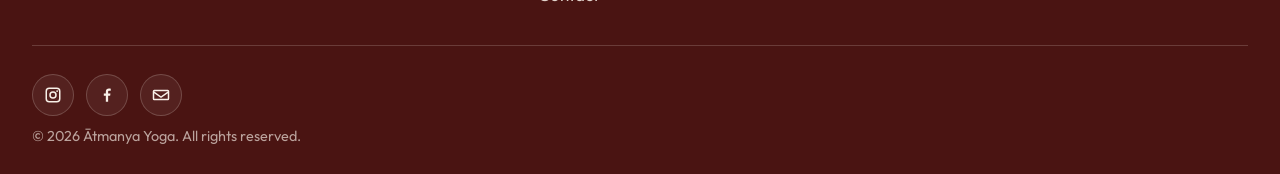
==== commit a15c6838: "Label the walking Hasanti figure Ask Hasanti" ====
--- a/contact.html
+++ b/contact.html
@@ -251,7 +251,7 @@
   </footer>
     <script src="js/i18n-data.js?v=9"></script>
   <script src="js/translate.js?v=10"></script>
-  <script src="js/assistant.js?v=7"></script>
+  <script src="js/assistant.js?v=8"></script>
   <script src="js/email-form.js?v=3"></script>
   <script src="js/main.js?v=9"></script>
 </body>
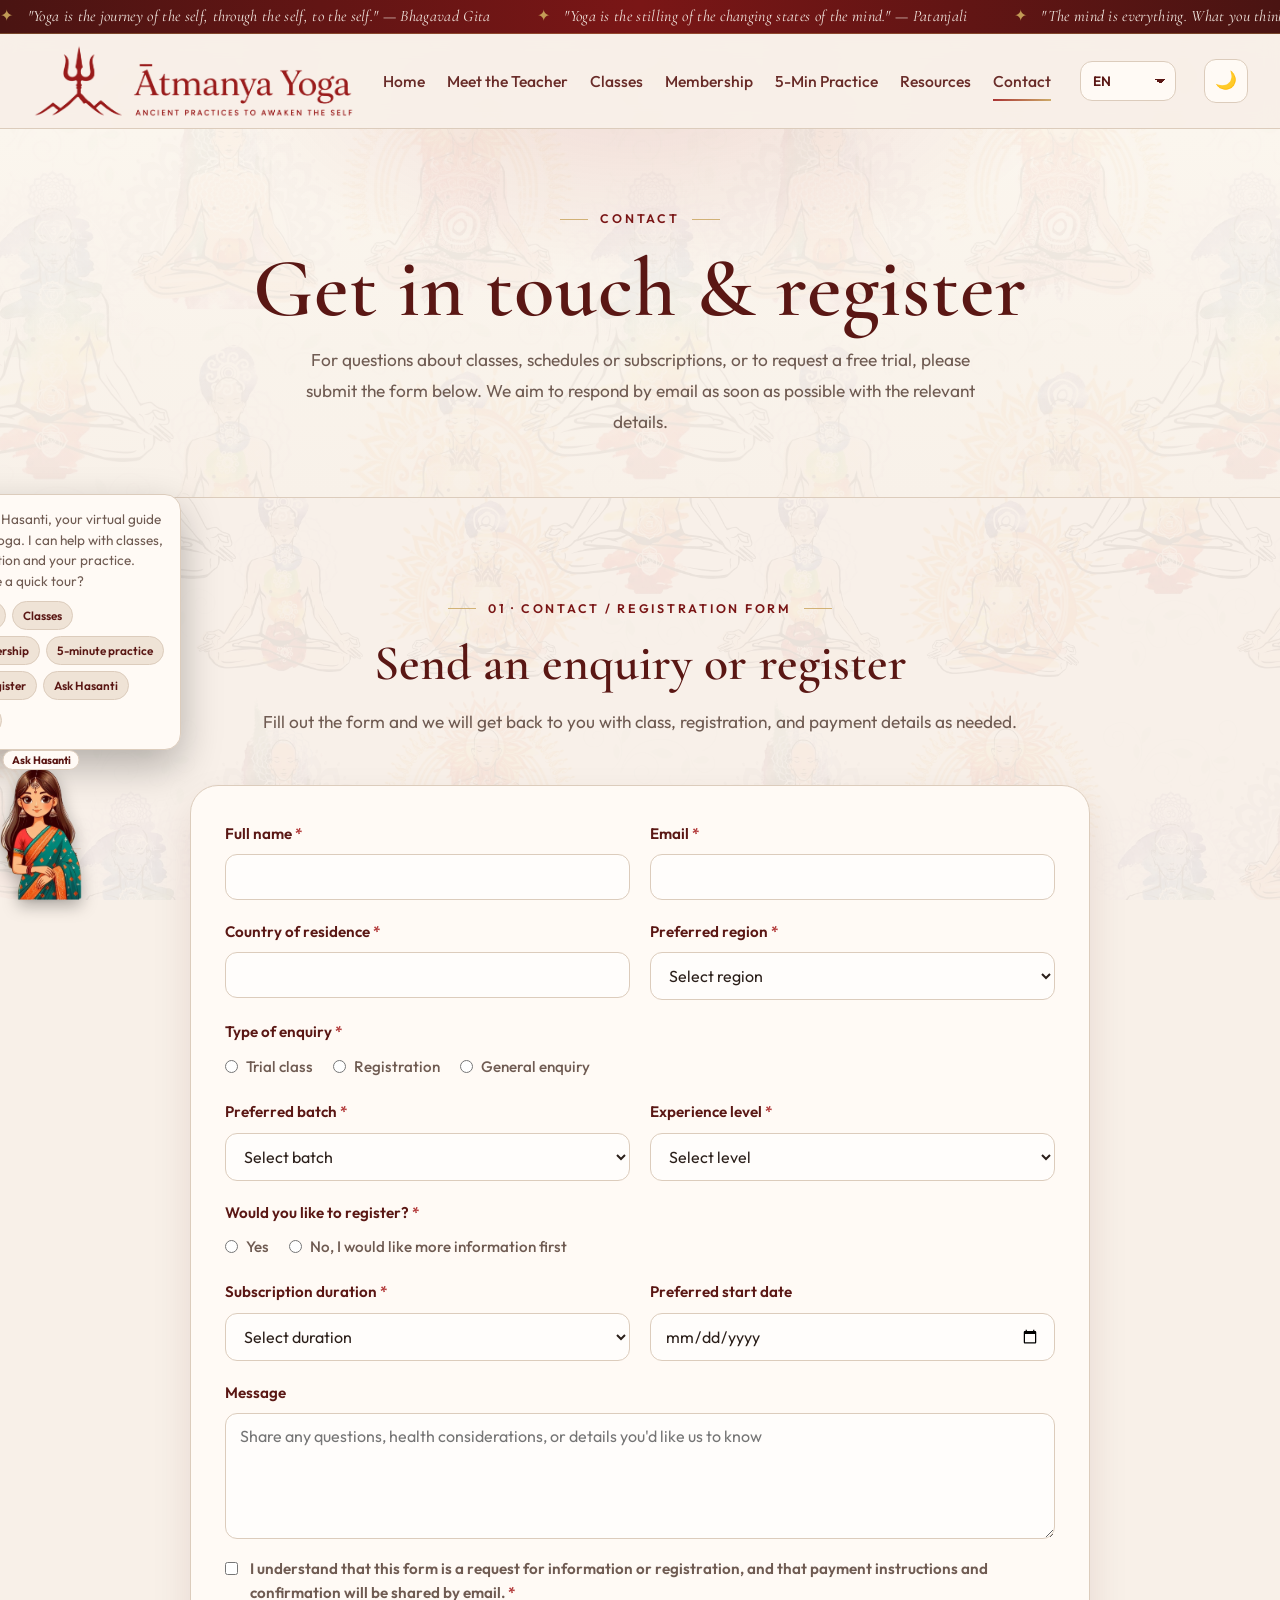
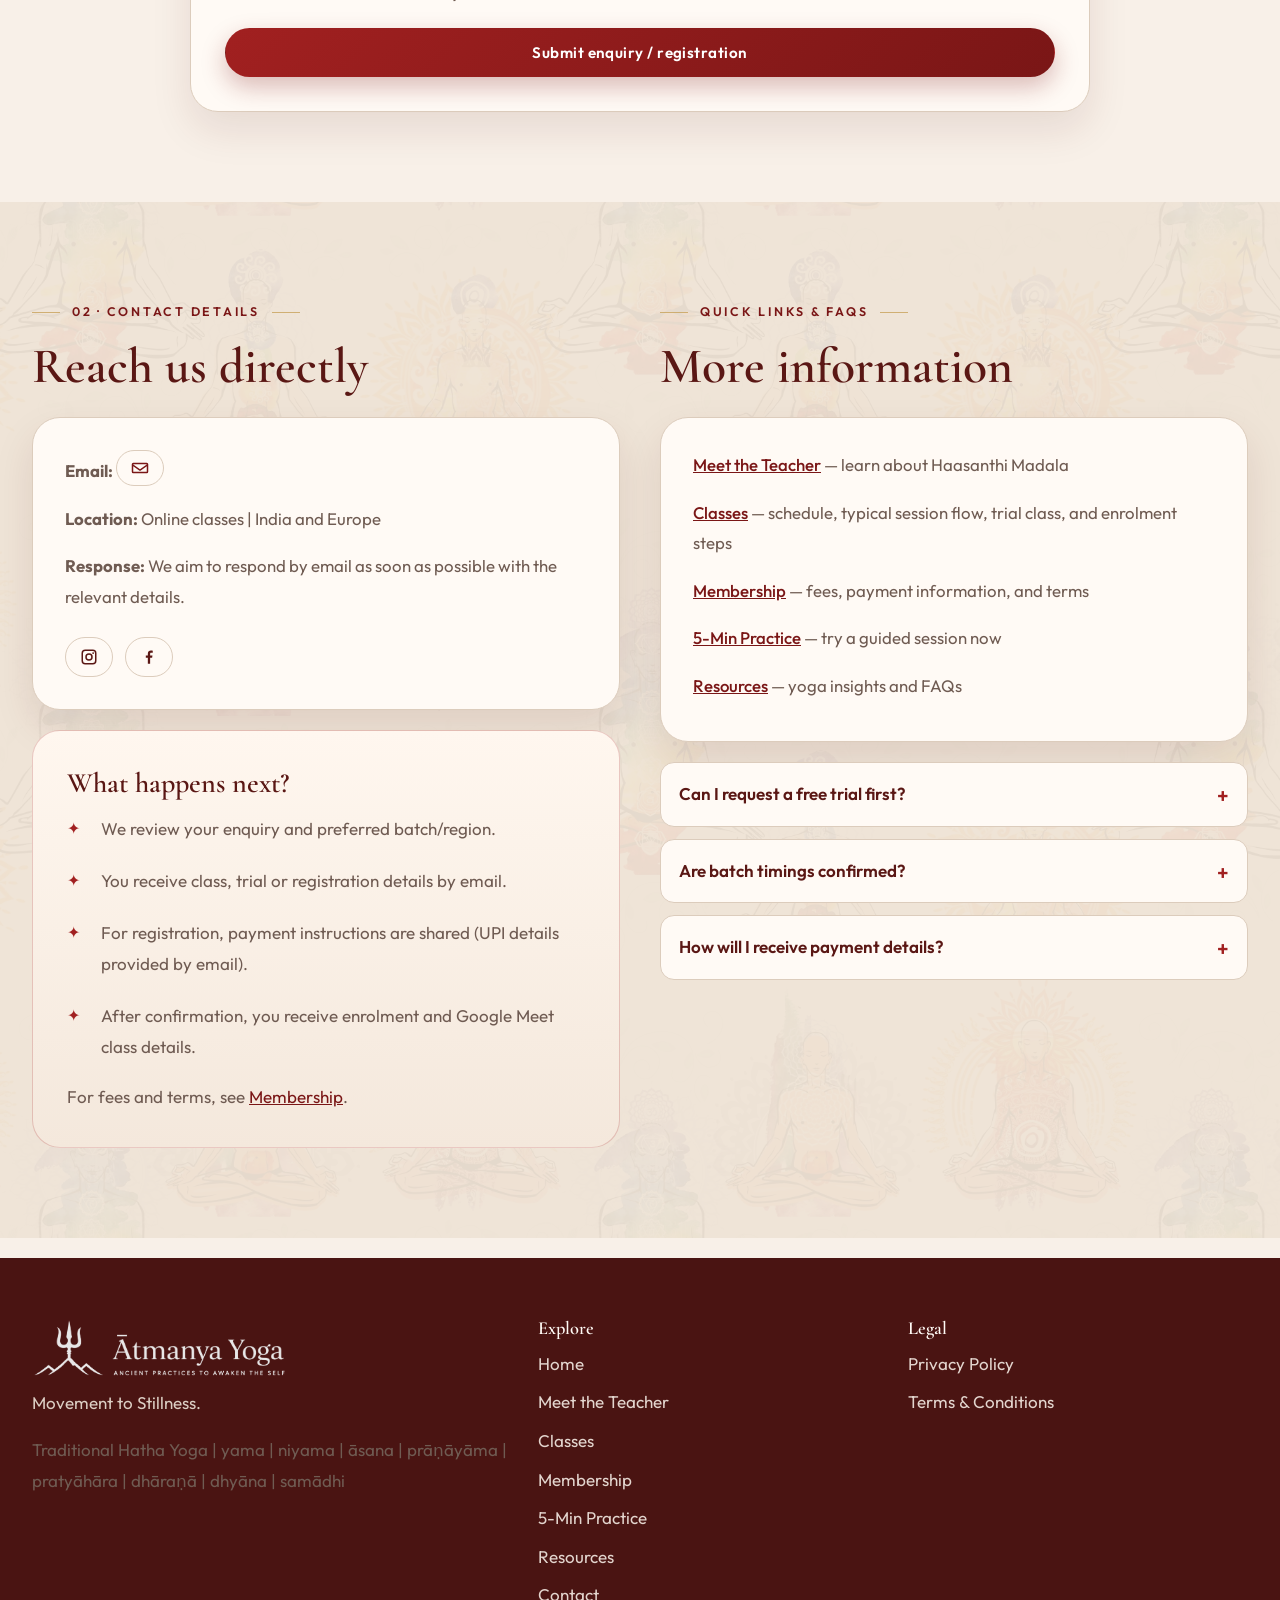
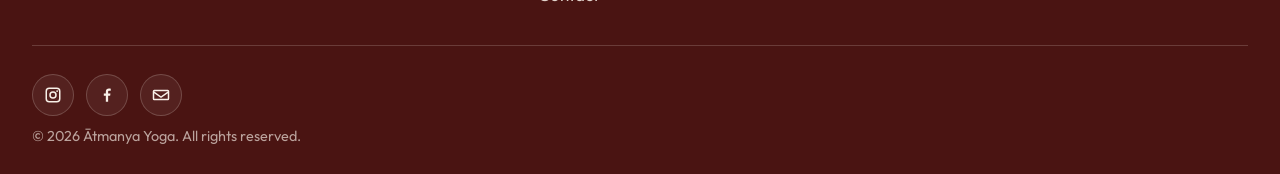
==== commit d2094a5f: "Make Ask Hasanti buttons navigate to exact pages and resume tours" ====
--- a/contact.html
+++ b/contact.html
@@ -249,9 +249,9 @@
       </div>
     </div>
   </footer>
-    <script src="js/i18n-data.js?v=9"></script>
+    <script src="js/i18n-data.js?v=10"></script>
   <script src="js/translate.js?v=10"></script>
-  <script src="js/assistant.js?v=8"></script>
+  <script src="js/assistant.js?v=9"></script>
   <script src="js/email-form.js?v=3"></script>
   <script src="js/main.js?v=9"></script>
 </body>
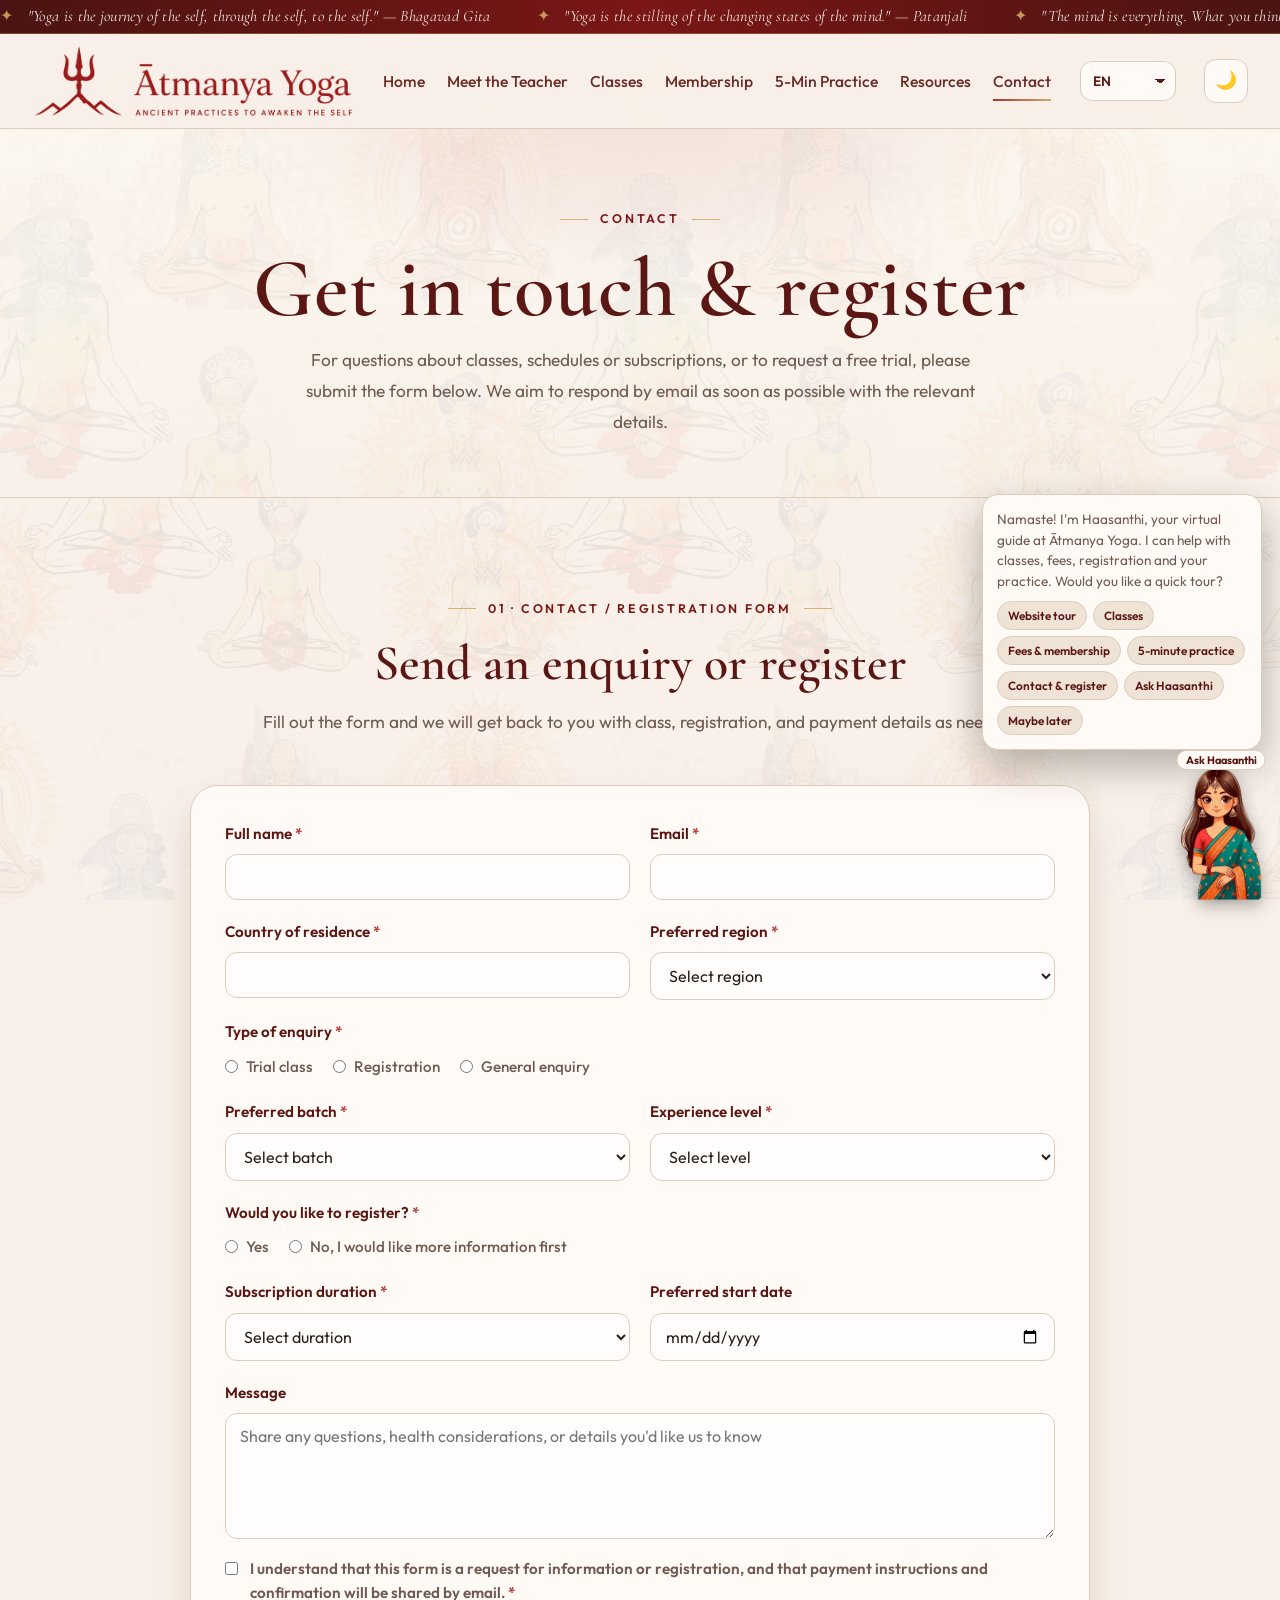
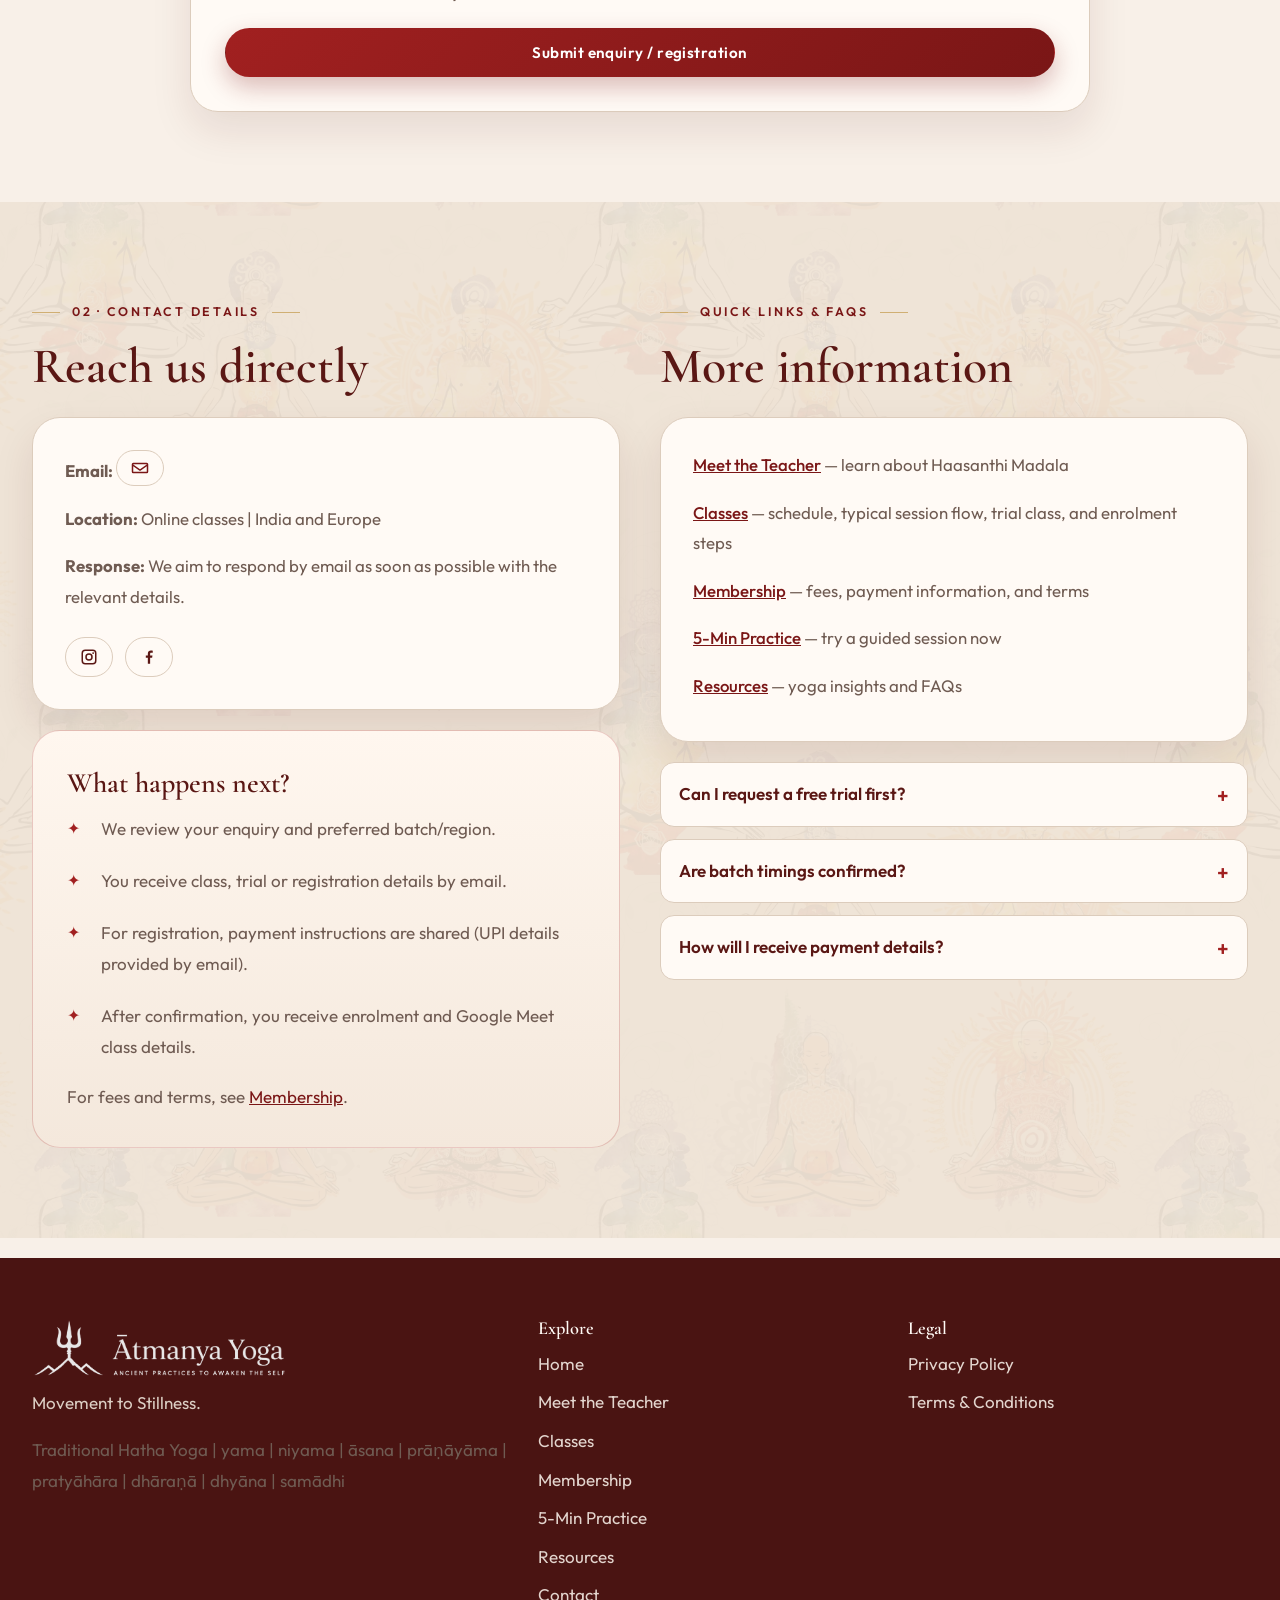
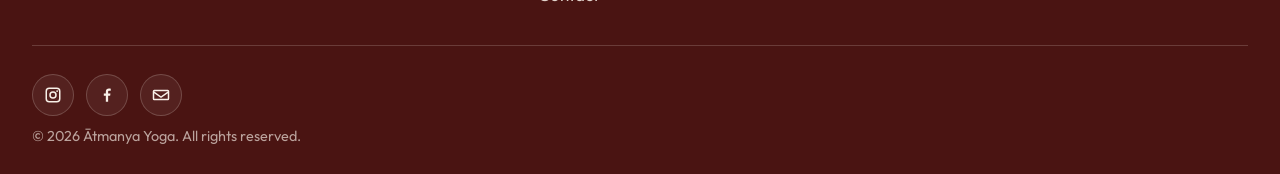
==== commit cb44975b: "Pin assistant bottom-right, rename Haasanthi, use female session voice" ====
--- a/contact.html
+++ b/contact.html
@@ -10,7 +10,7 @@
   <link rel="preconnect" href="https://fonts.gstatic.com" crossorigin>
   <link href="https://fonts.googleapis.com/css2?family=Cormorant+Garamond:ital,wght@0,400;0,500;0,600;0,700;1,400;1,500;1,600&family=Outfit:wght@300;400;500;600;700&display=swap" rel="stylesheet">
   <script>(function(){try{var t=localStorage.getItem("atmanya-theme");var d=t||(window.matchMedia&&window.matchMedia("(prefers-color-scheme: dark)").matches?"dark":"light");document.documentElement.setAttribute("data-theme",d);}catch(e){}})();</script>
-  <link rel="stylesheet" href="css/style.css?v=14">
+  <link rel="stylesheet" href="css/style.css?v=15">
 </head>
 <body>
 <div class="quote-ribbon" aria-label="Yoga quotes">
@@ -249,10 +249,10 @@
       </div>
     </div>
   </footer>
-    <script src="js/i18n-data.js?v=10"></script>
+    <script src="js/i18n-data.js?v=11"></script>
   <script src="js/translate.js?v=10"></script>
-  <script src="js/assistant.js?v=9"></script>
+  <script src="js/assistant.js?v=10"></script>
   <script src="js/email-form.js?v=3"></script>
-  <script src="js/main.js?v=9"></script>
+  <script src="js/main.js?v=11"></script>
 </body>
 </html>
--- a/css/style.css
+++ b/css/style.css
@@ -846,7 +846,7 @@
 .email-modal__form button { margin-top: 4px; }
 
 /* Hasanti virtual guide */
-.hasanti { position: fixed; left: 0; bottom: 0; z-index: 8800; display: flex; flex-direction: column; align-items: center; animation: hasanti-walk 30s ease-in-out infinite; }
+.hasanti { position: fixed; right: 18px; bottom: 0; z-index: 8800; display: flex; flex-direction: column; align-items: center; }
 .hasanti:hover { animation-play-state: paused; }
 @keyframes hasanti-walk { 0%, 100% { transform: translateX(18px); } 50% { transform: translateX(calc(100vw - 300px)); } }
 @keyframes hasanti-walk-mobile { 0%, 100% { transform: translateX(12px); } 50% { transform: translateX(calc(100vw - 180px)); } }
@@ -856,14 +856,14 @@
 .hasanti-name { position: absolute; z-index: 5; top: -18px; left: 50%; transform: translateX(-50%); font-family: var(--sans); font-size: .68rem; font-weight: 700; color: var(--heading); background: var(--surface); border: 1px solid var(--border); border-radius: 999px; padding: 2px 8px; white-space: nowrap; }
 @keyframes hasanti-bob { 0%, 100% { transform: translateY(0) rotate(-1deg); } 50% { transform: translateY(-5px) rotate(1deg); } }
 @keyframes hasanti-shadow { 0%, 100% { transform: translateX(-50%) scaleX(1); opacity: .22; } 50% { transform: translateX(-50%) scaleX(.8); opacity: .14; } }
-.hasanti-bubble { position: absolute; bottom: 150px; left: 50%; transform: translateX(-50%); width: 280px; max-height: 62vh; overflow-y: auto; background: var(--surface); color: var(--text); border: 1px solid var(--border); border-radius: 16px; padding: 14px; box-shadow: 0 16px 40px rgba(0,0,0,.28); }
+.hasanti-bubble { position: absolute; bottom: 150px; right: 0; width: 280px; max-height: 62vh; overflow-y: auto; background: var(--surface); color: var(--text); border: 1px solid var(--border); border-radius: 16px; padding: 14px; box-shadow: 0 16px 40px rgba(0,0,0,.28); }
 .hasanti-bubble[hidden] { display: none; }
 .hasanti-bubble-text { margin: 0 0 10px; font-size: .85rem; line-height: 1.5; }
 .hasanti-actions { display: flex; flex-wrap: wrap; gap: 6px; }
 .hasanti-btn { border: 1px solid var(--border); background: var(--bg-alt); color: var(--heading); border-radius: 999px; padding: 6px 10px; font-size: .74rem; font-family: var(--sans); font-weight: 600; cursor: pointer; }
 .hasanti-btn:hover { border-color: var(--saffron); color: var(--link); }
 .hasanti-highlight { outline: 3px solid rgba(200,163,90,.85) !important; outline-offset: 4px; border-radius: 12px; }
-@media (max-width: 760px) { .hasanti { animation-name: hasanti-walk-mobile; } .hasanti-avatar { transform: scale(.86); transform-origin: bottom center; } .hasanti-bubble { width: min(270px, calc(100vw - 30px)); } }
+@media (max-width: 760px) { .hasanti { right: 10px; } .hasanti-avatar { transform: scale(.86); transform-origin: bottom center; } .hasanti-bubble { width: min(270px, calc(100vw - 30px)); } }
 
 /* Hasanti inline chat */
 .hasanti-chat { margin-top: 10px; }
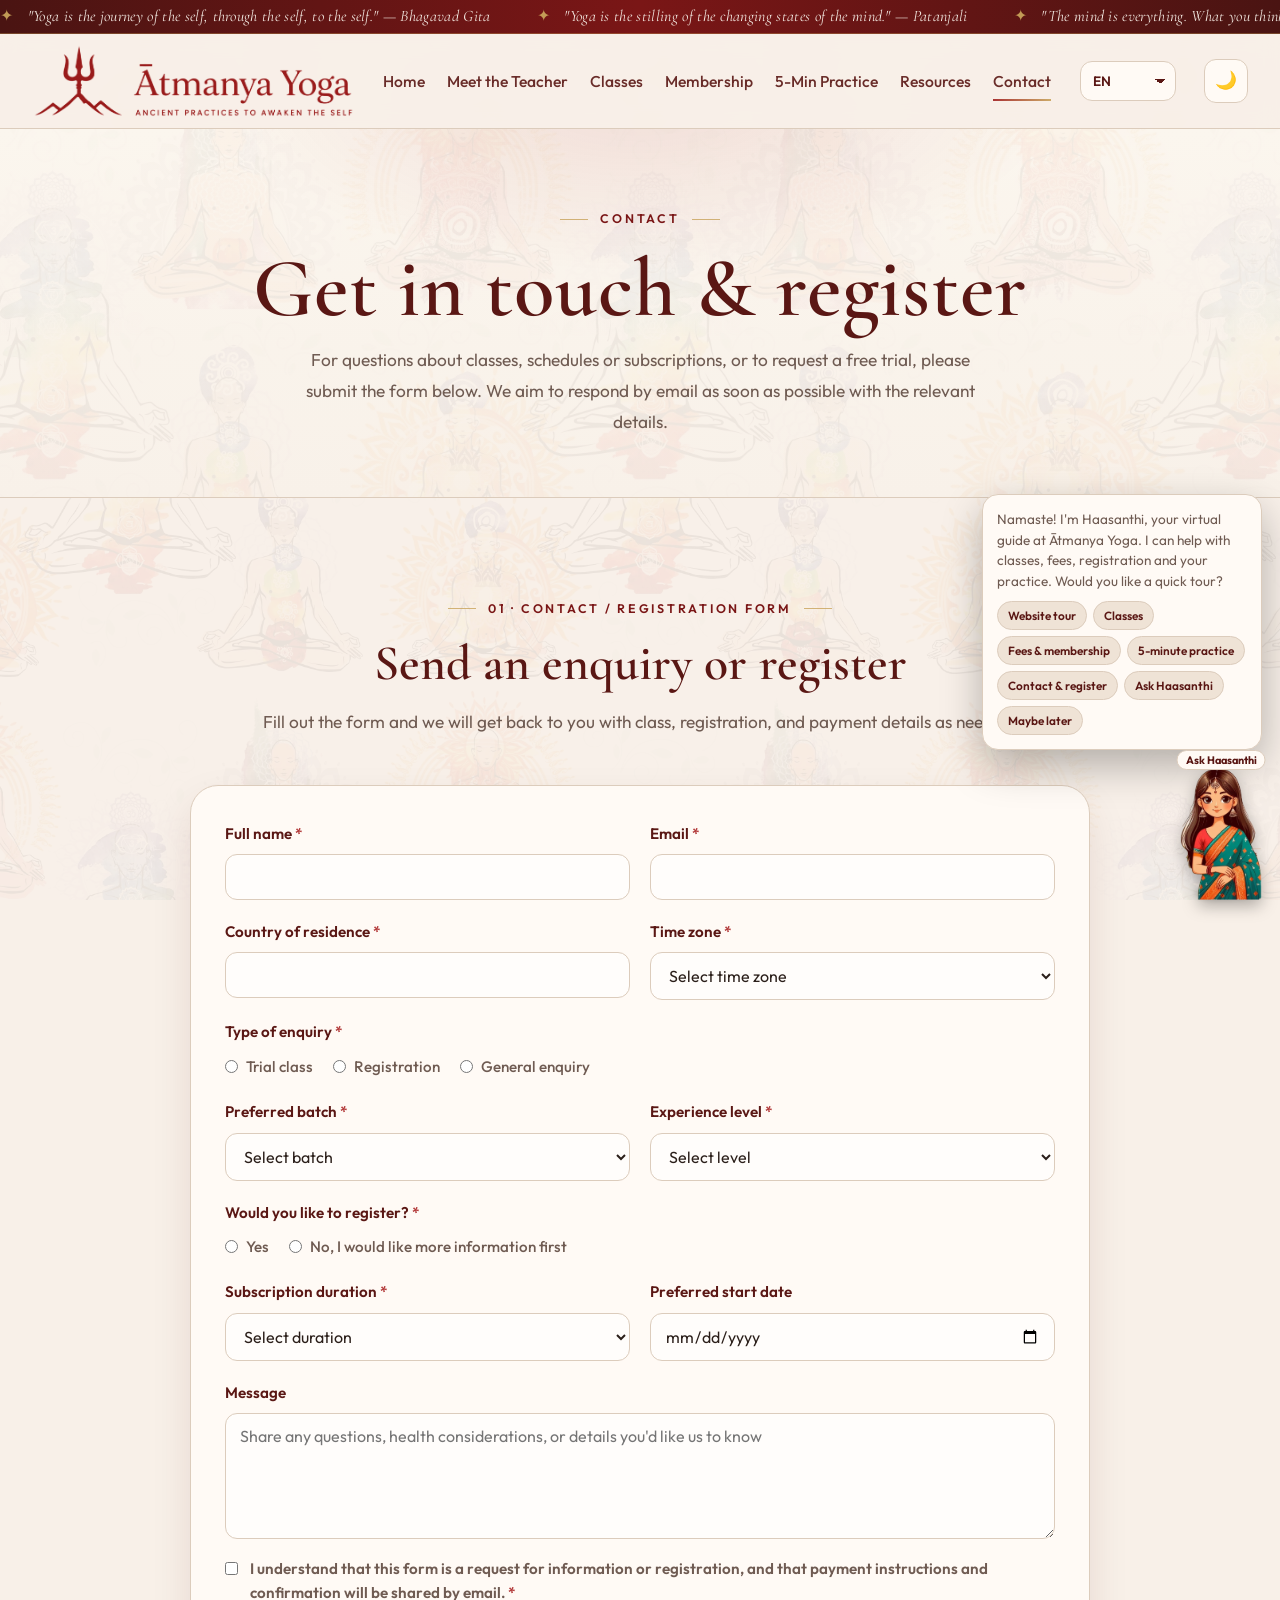
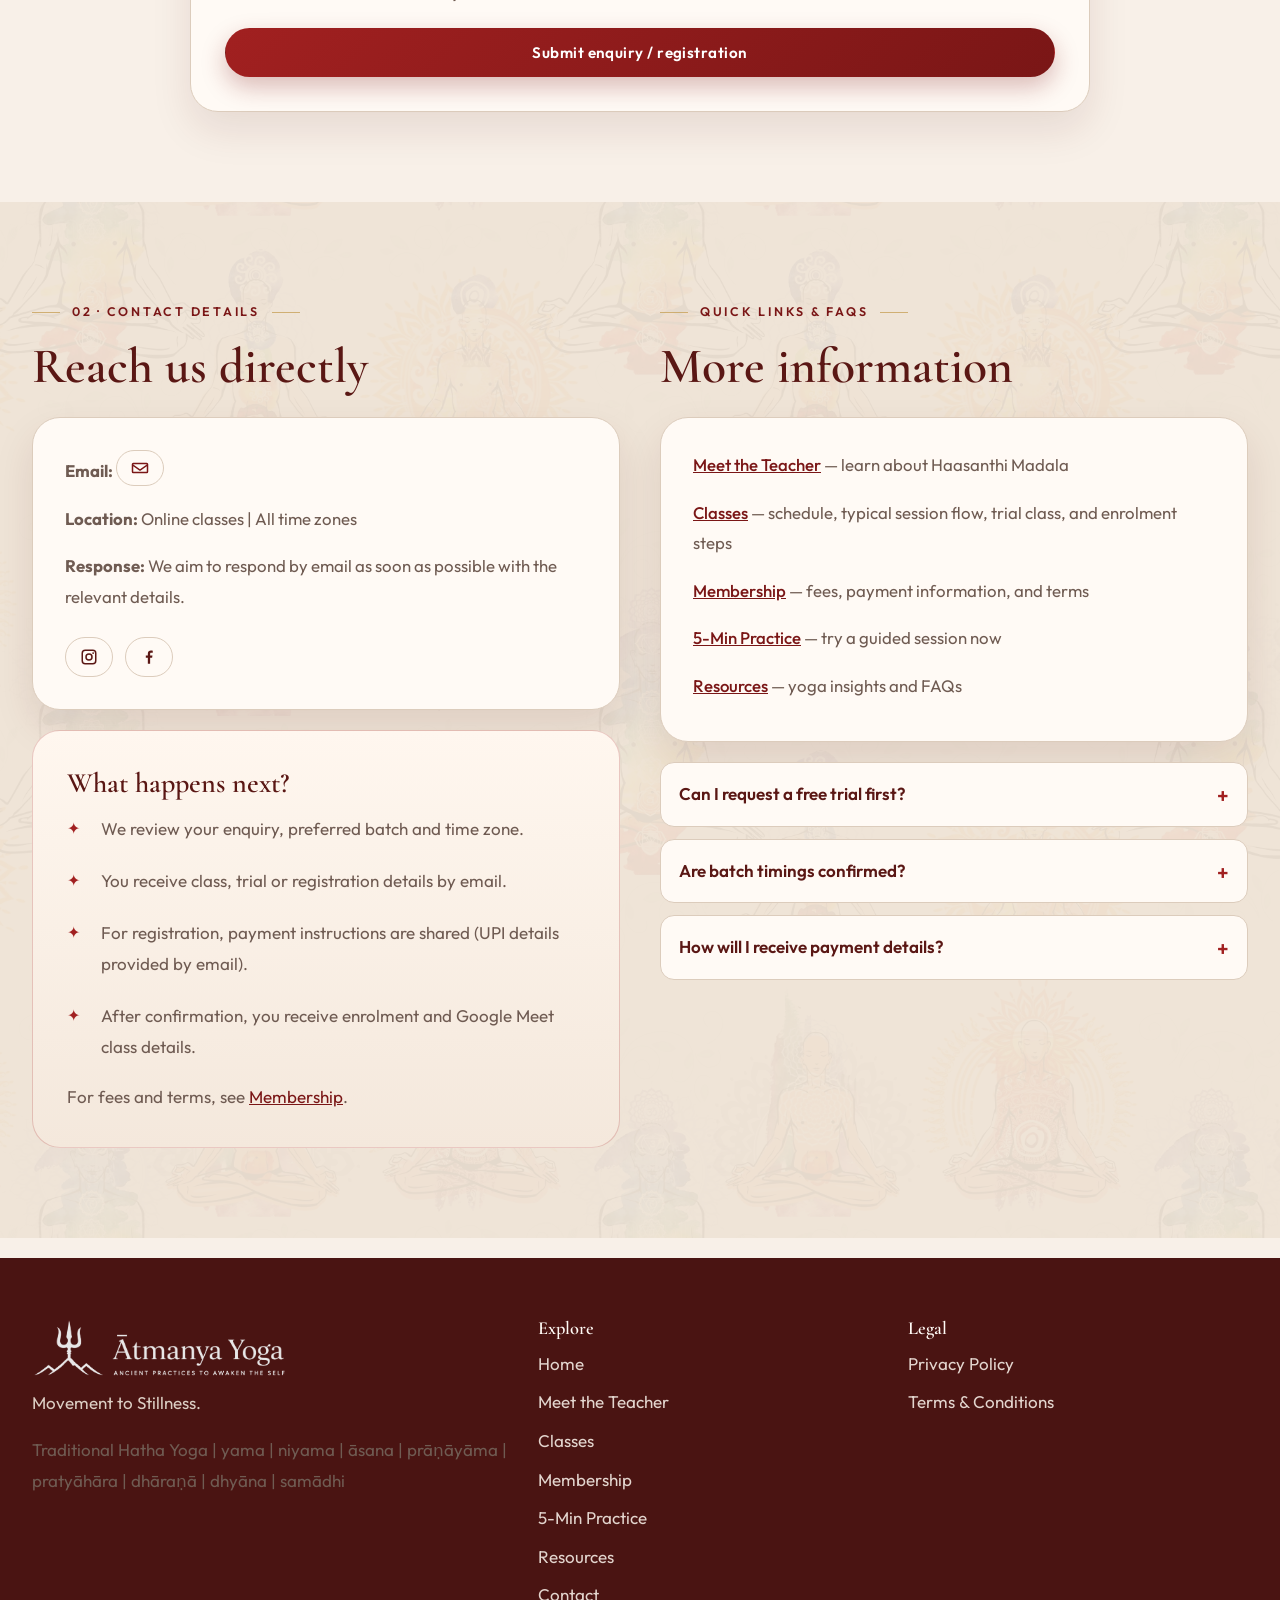
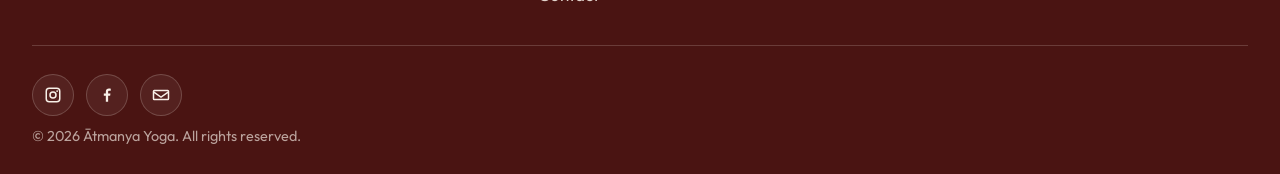
==== commit 06932e11: "Replace preferred region with full time-zone selector across site" ====
--- a/contact.html
+++ b/contact.html
@@ -85,11 +85,9 @@
               <input type="text" id="country" name="country" required>
             </div>
             <div class="field">
-              <label for="region">Preferred region <span class="required">*</span></label>
-              <select id="region" name="region" required>
-                <option value="">Select region</option>
-                <option>India</option>
-                <option>Europe</option>
+              <label for="timezone">Time zone <span class="required">*</span></label>
+              <select id="timezone" name="timezone" required>
+                <option value="">Select time zone</option>
               </select>
             </div>
             <div class="field field--full">
@@ -168,7 +166,7 @@
           <div class="card">
             <ul class="info-list" style="font-size: 1.05rem;">
               <li><strong>Email:</strong> <button type="button" class="social-link email-trigger" data-email-form aria-label="Email"><svg viewBox="0 0 24 24" aria-hidden="true"><path d="M3 5h18a2 2 0 0 1 2 2v10a2 2 0 0 1-2 2H3a2 2 0 0 1-2-2V7a2 2 0 0 1 2-2zm0 2v.4l9 6.2 9-6.2V7H3zm18 10V9.8l-8.4 5.8a1 1 0 0 1-1.2 0L3 9.8V17h18z"/></svg></button></li>
-              <li><strong>Location:</strong> Online classes | India and Europe</li>
+              <li><strong>Location:</strong> Online classes | All time zones</li>
               <li><strong>Response:</strong> We aim to respond by email as soon as possible with the relevant details.</li>
             </ul>
             <div class="social-links" style="margin-top: 18px;">
@@ -179,7 +177,7 @@
           <div class="card-soft" style="margin-top: 20px;">
             <h3>What happens next?</h3>
             <ul class="check-list" style="margin-top: 12px;">
-              <li>We review your enquiry and preferred batch/region.</li>
+              <li>We review your enquiry, preferred batch and time zone.</li>
               <li>You receive class, trial or registration details by email.</li>
               <li>For registration, payment instructions are shared (UPI details provided by email).</li>
               <li>After confirmation, you receive enrolment and Google Meet class details.</li>
@@ -203,7 +201,7 @@
           </div>
           <div class="faq-list" style="margin-top: 20px;">
             <details class="faq-item"><summary>Can I request a free trial first?</summary><div class="faq-body"><p>Yes. Select “Trial class” in the form above. You may attend one free trial class before enrolling in a membership.</p></div></details>
-            <details class="faq-item"><summary>Are batch timings confirmed?</summary><div class="faq-body"><p>Batch timings are currently listed as “To be confirmed”. Submit an enquiry with your region and level to receive current availability.</p></div></details>
+            <details class="faq-item"><summary>Are batch timings confirmed?</summary><div class="faq-body"><p>Batch timings are currently listed as “To be confirmed”. Submit an enquiry with your time zone and level to receive current availability.</p></div></details>
             <details class="faq-item"><summary>How will I receive payment details?</summary><div class="faq-body"><p>At present, payment can be made through UPI, and payment details will be shared with you by email after registration. UPI ID and QR code are listed on the <a href="membership.html">Membership</a> page as placeholders ([INSERT UPI ID], [UPLOAD QR CODE]) until provided.</p></div></details>
           </div>
         </div>
@@ -249,10 +247,10 @@
       </div>
     </div>
   </footer>
-    <script src="js/i18n-data.js?v=11"></script>
+    <script src="js/i18n-data.js?v=12"></script>
   <script src="js/translate.js?v=10"></script>
   <script src="js/assistant.js?v=10"></script>
   <script src="js/email-form.js?v=3"></script>
-  <script src="js/main.js?v=11"></script>
+  <script src="js/main.js?v=12"></script>
 </body>
 </html>
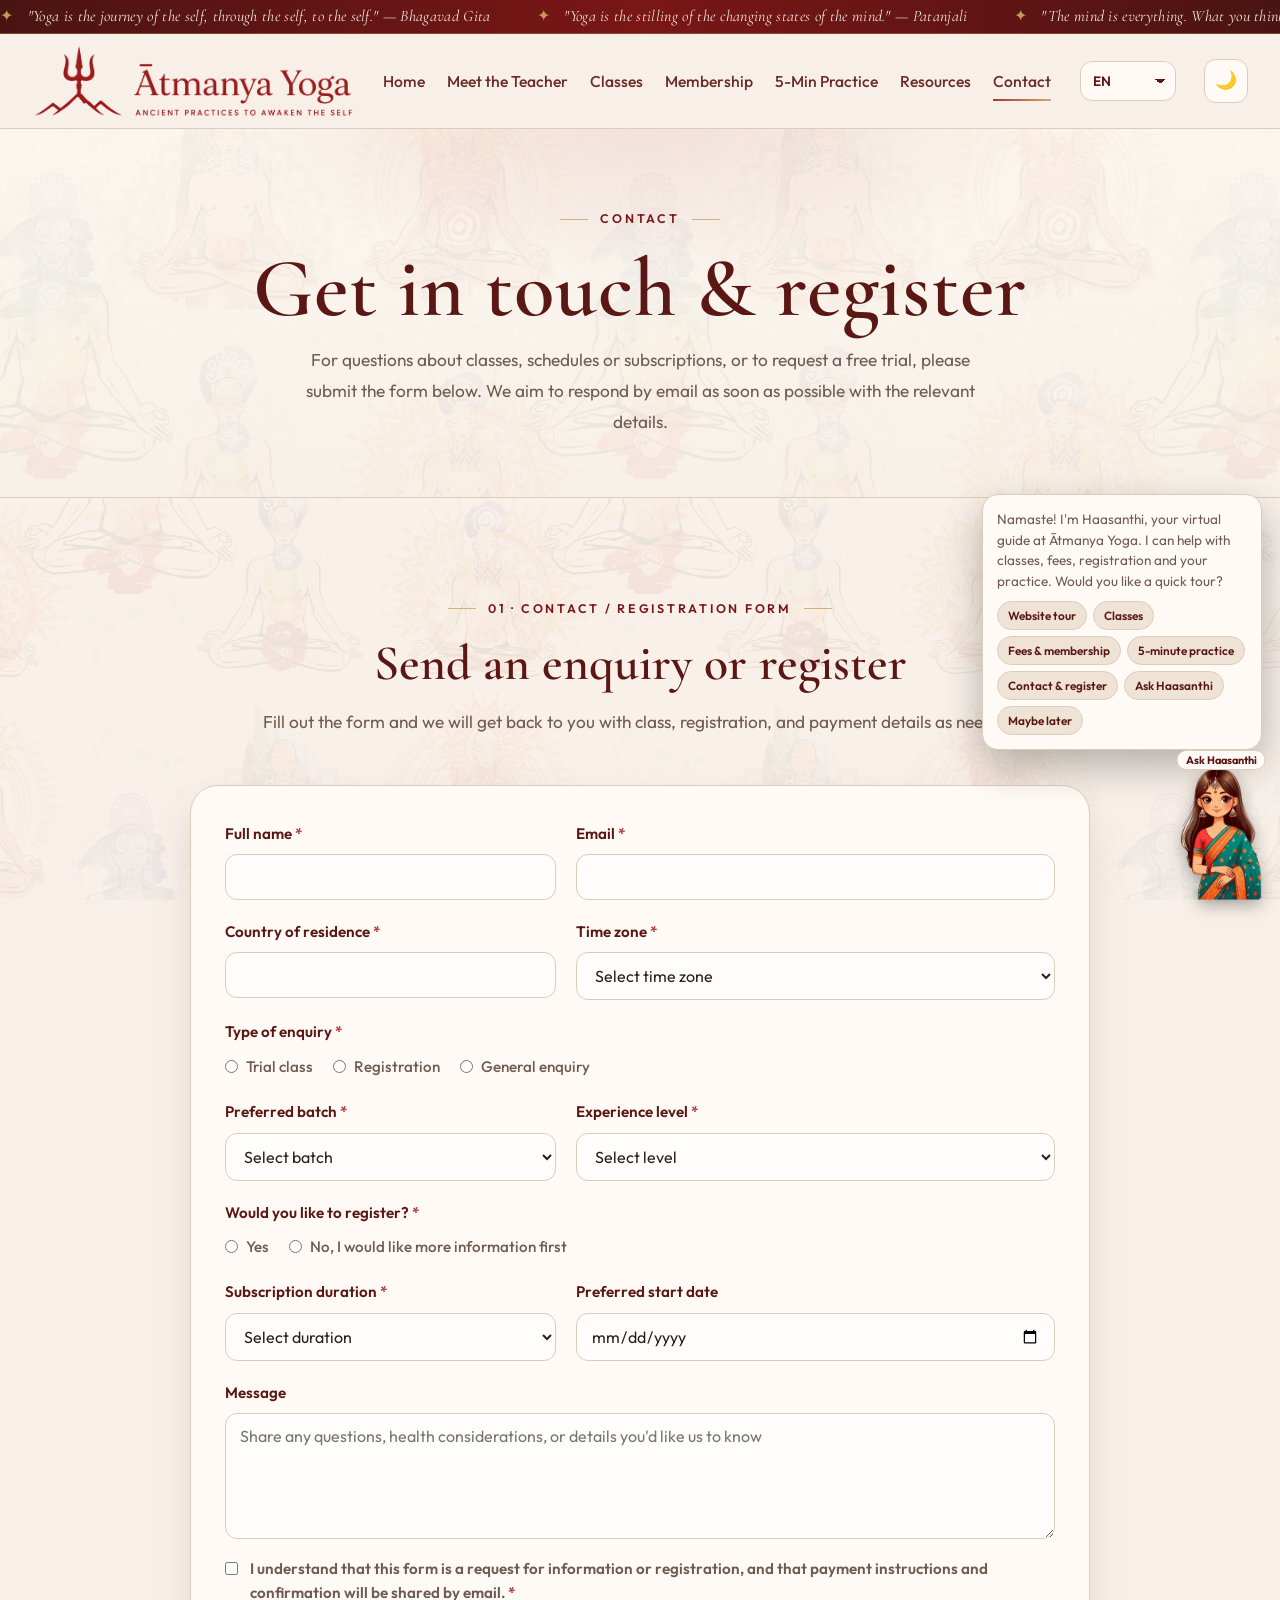
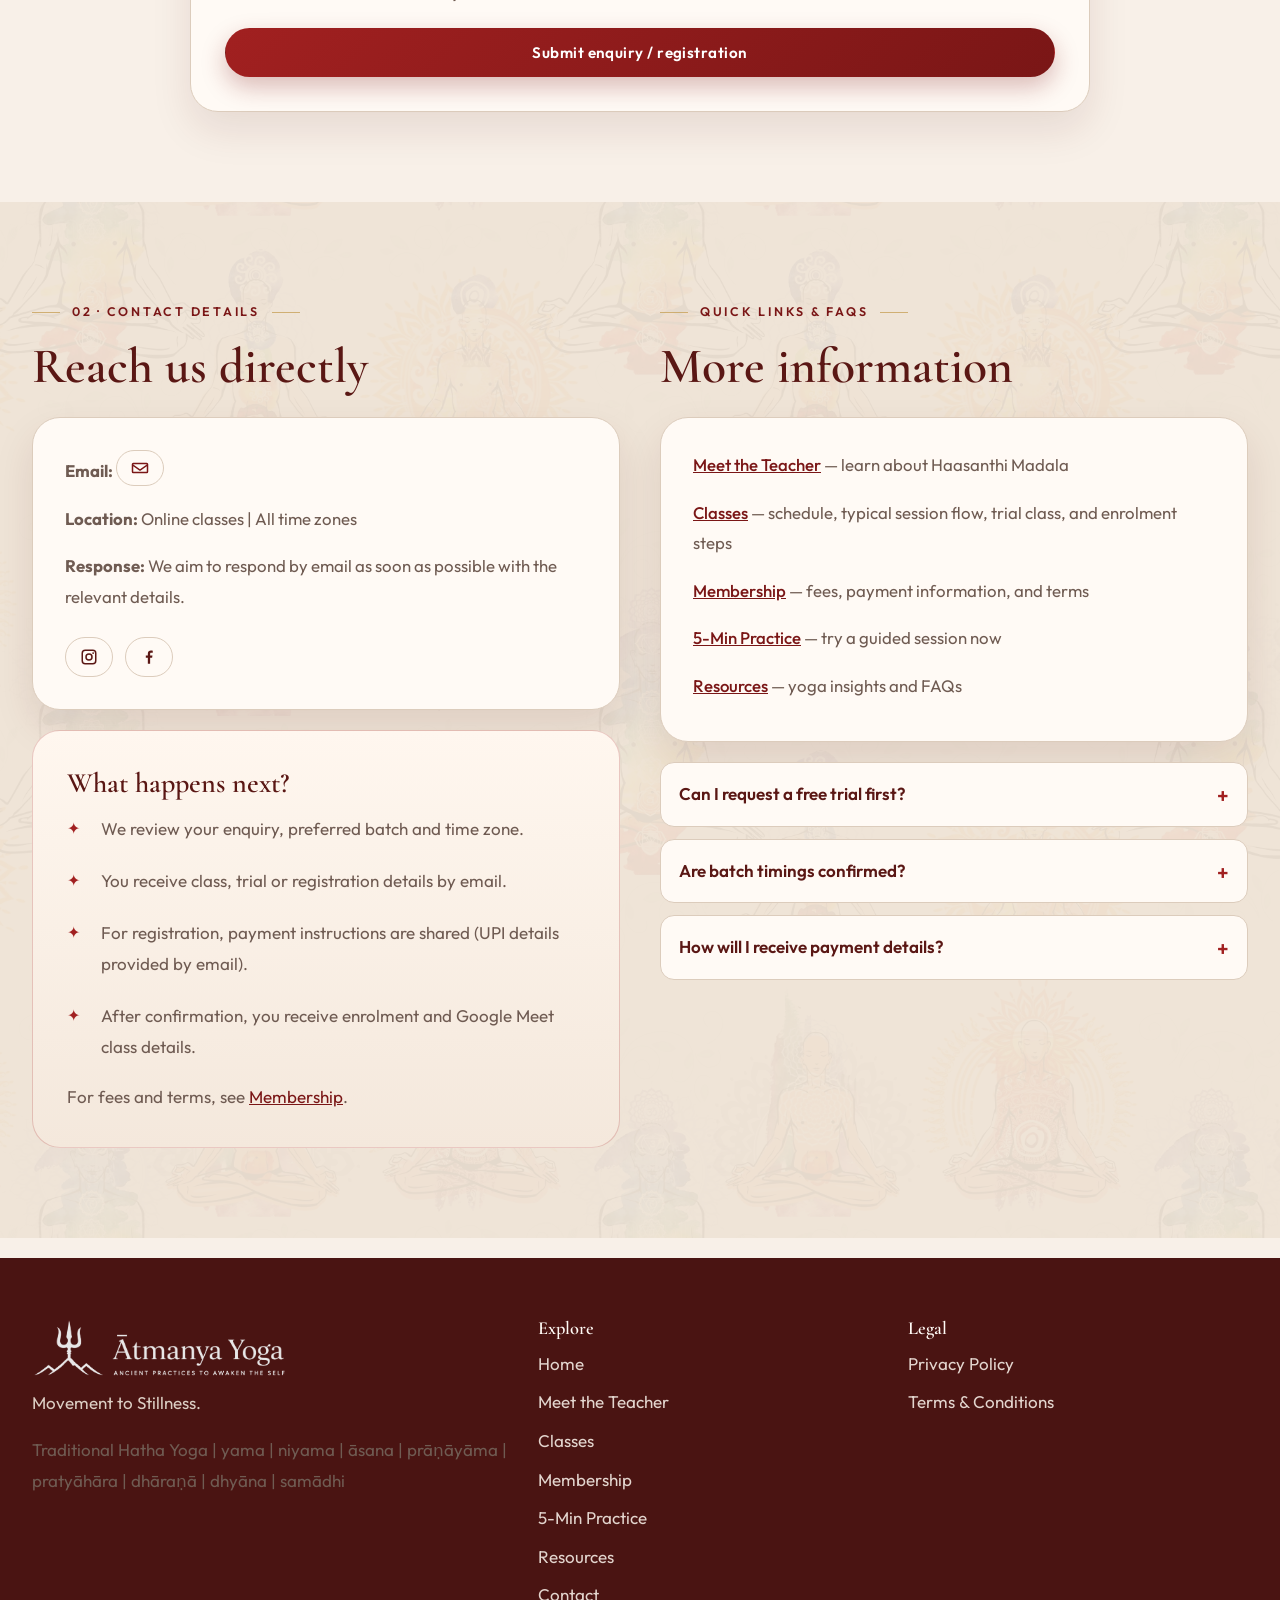
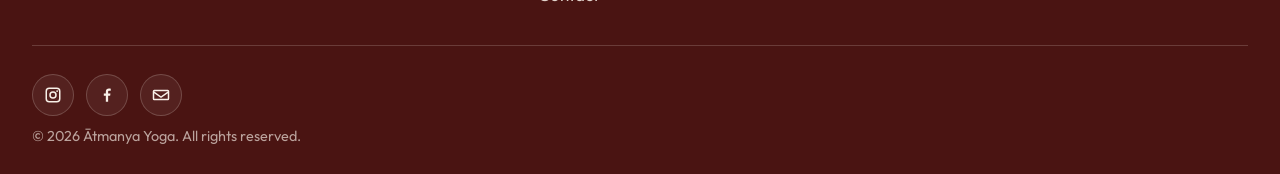
==== commit dcfeb882: "Format time zones with country flags and update class flow" ====
--- a/contact.html
+++ b/contact.html
@@ -247,10 +247,11 @@
       </div>
     </div>
   </footer>
-    <script src="js/i18n-data.js?v=12"></script>
+    <script src="js/i18n-data.js?v=13"></script>
   <script src="js/translate.js?v=10"></script>
   <script src="js/assistant.js?v=10"></script>
   <script src="js/email-form.js?v=3"></script>
-  <script src="js/main.js?v=12"></script>
+  <script src="js/timezone-data.js?v=2"></script>
+  <script src="js/main.js?v=14"></script>
 </body>
 </html>
